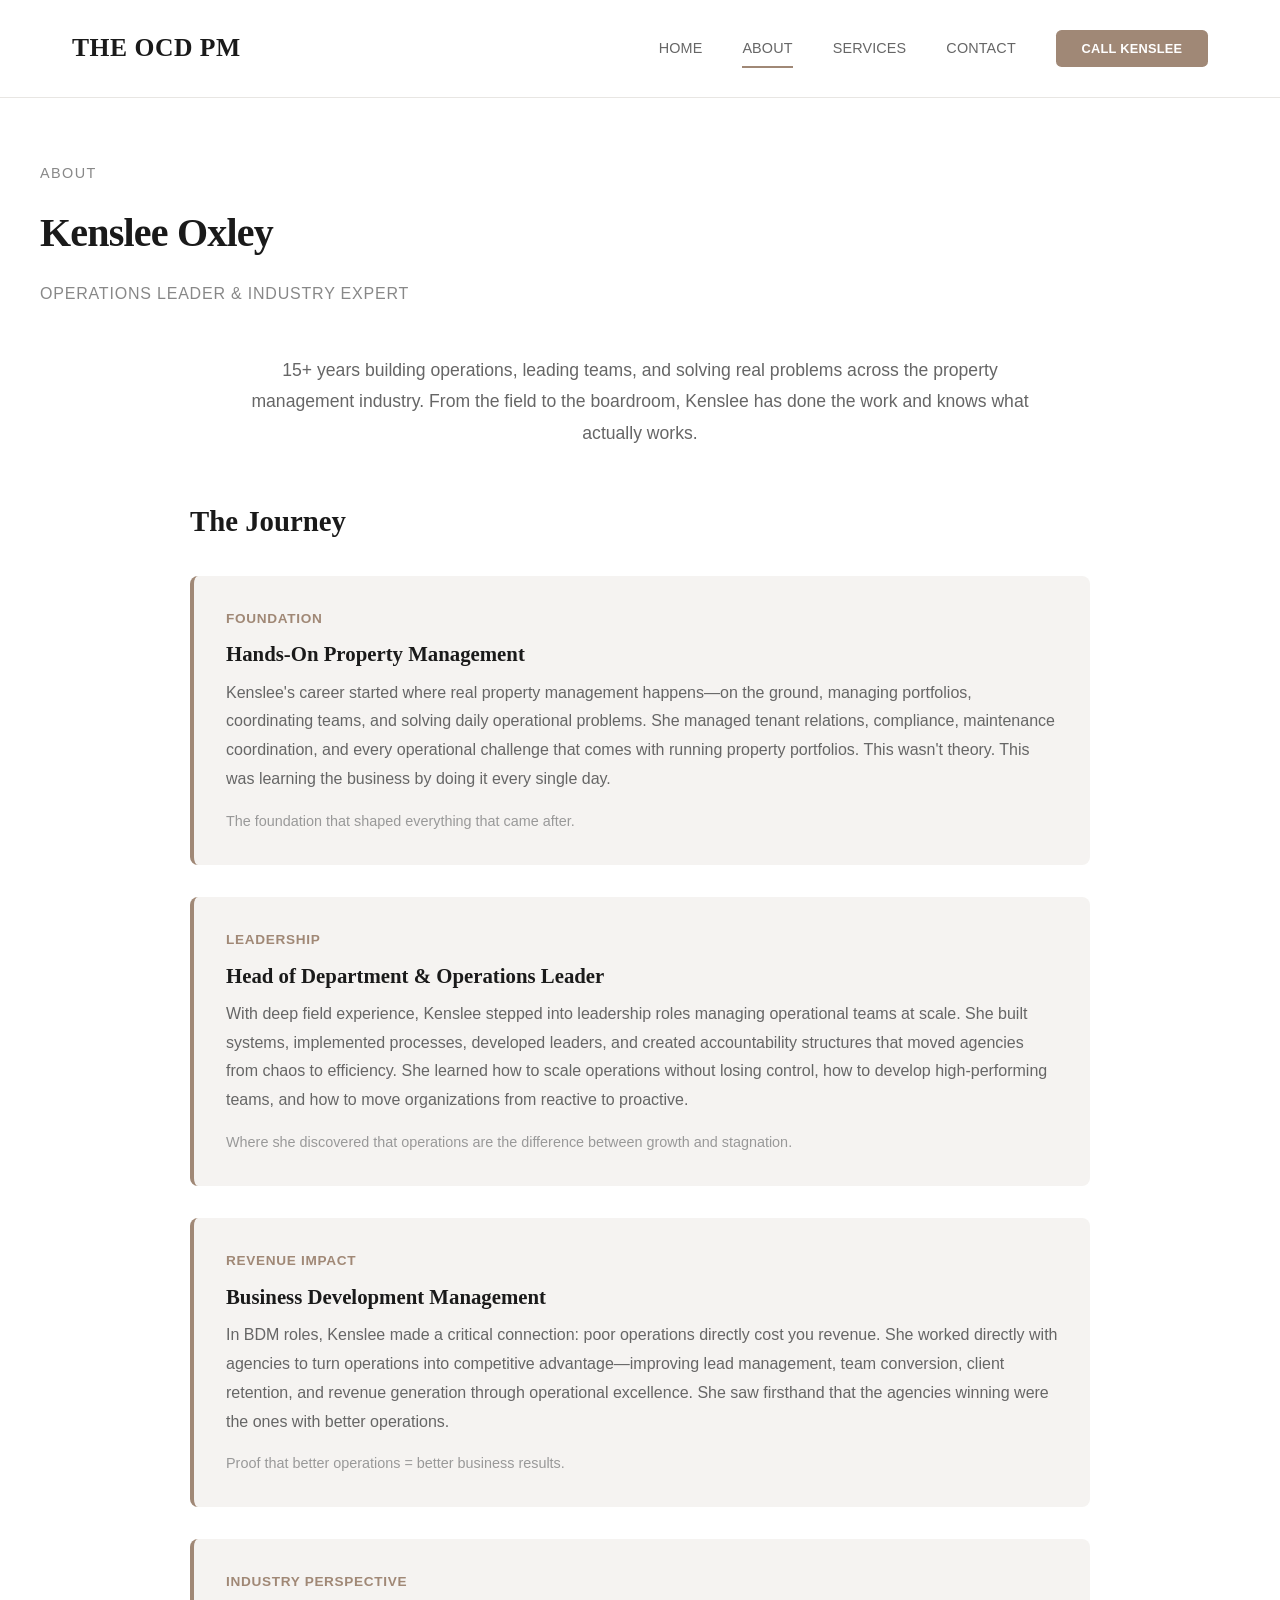
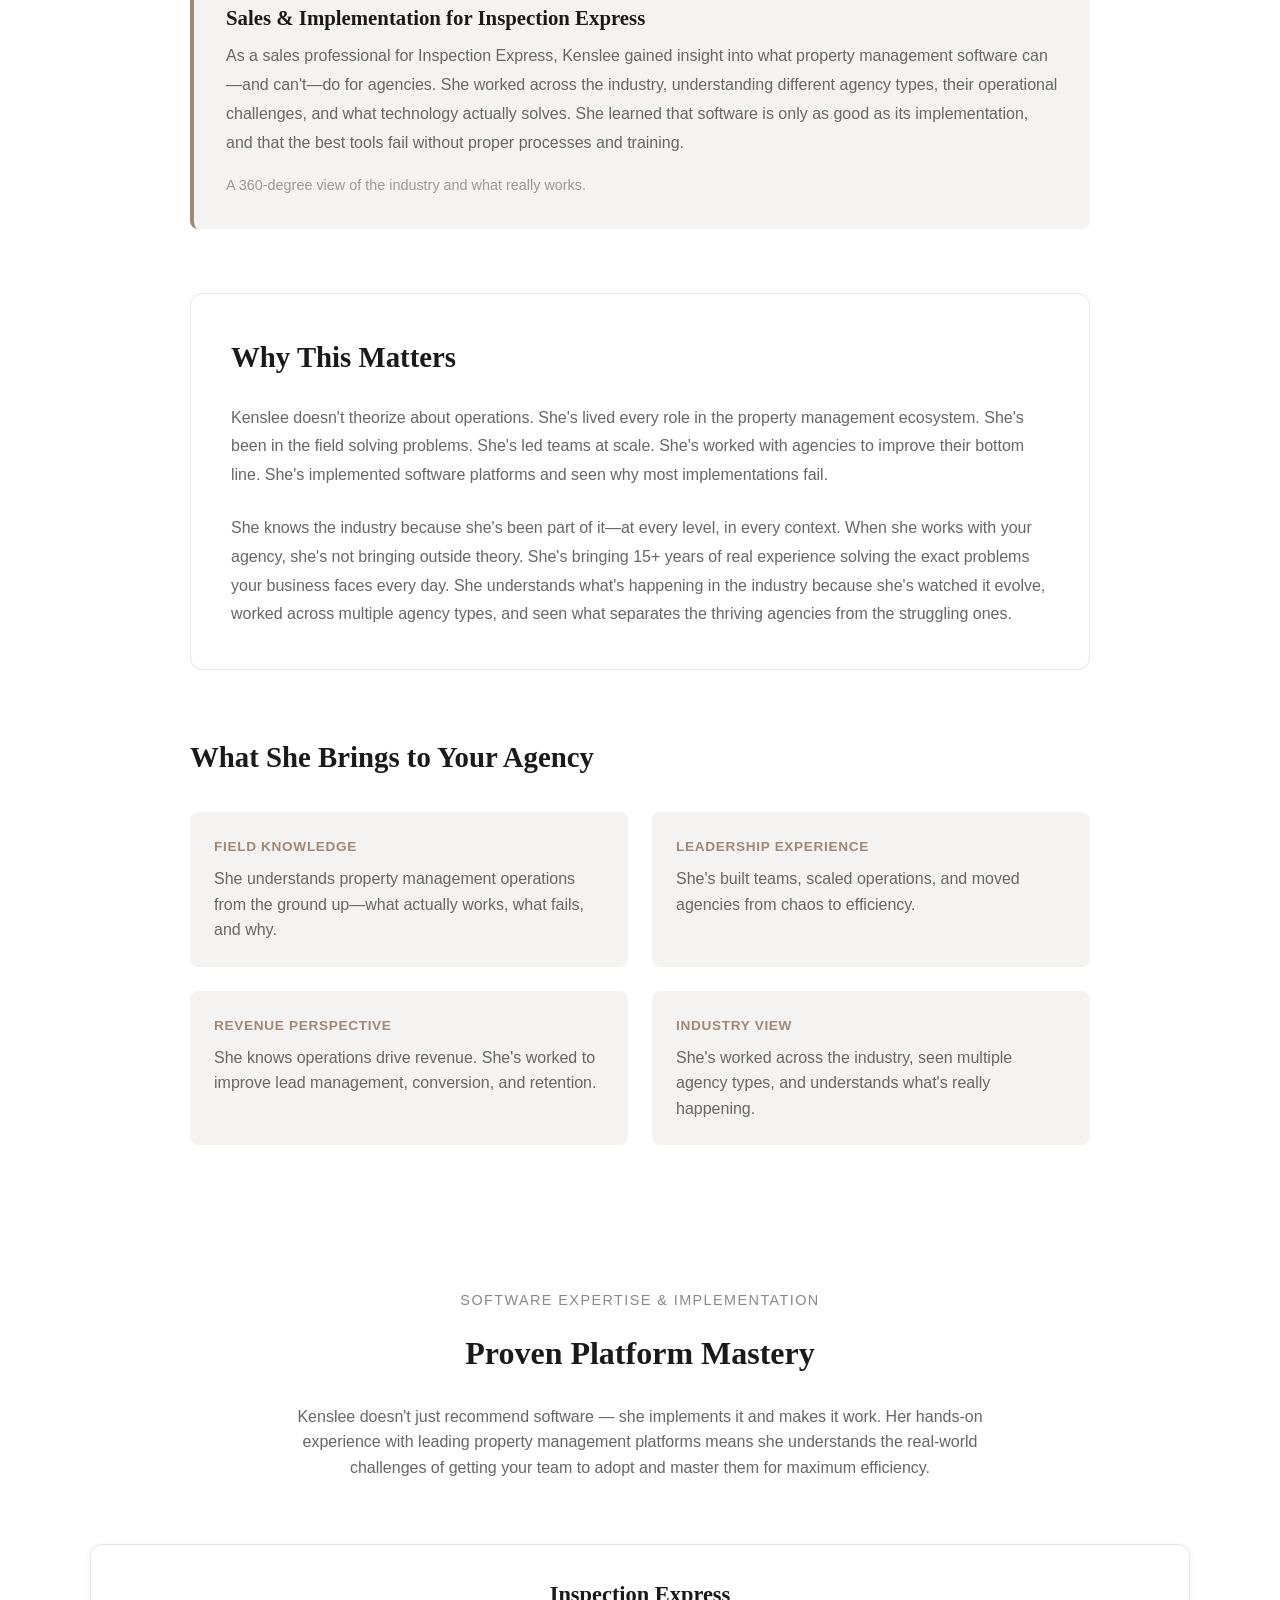
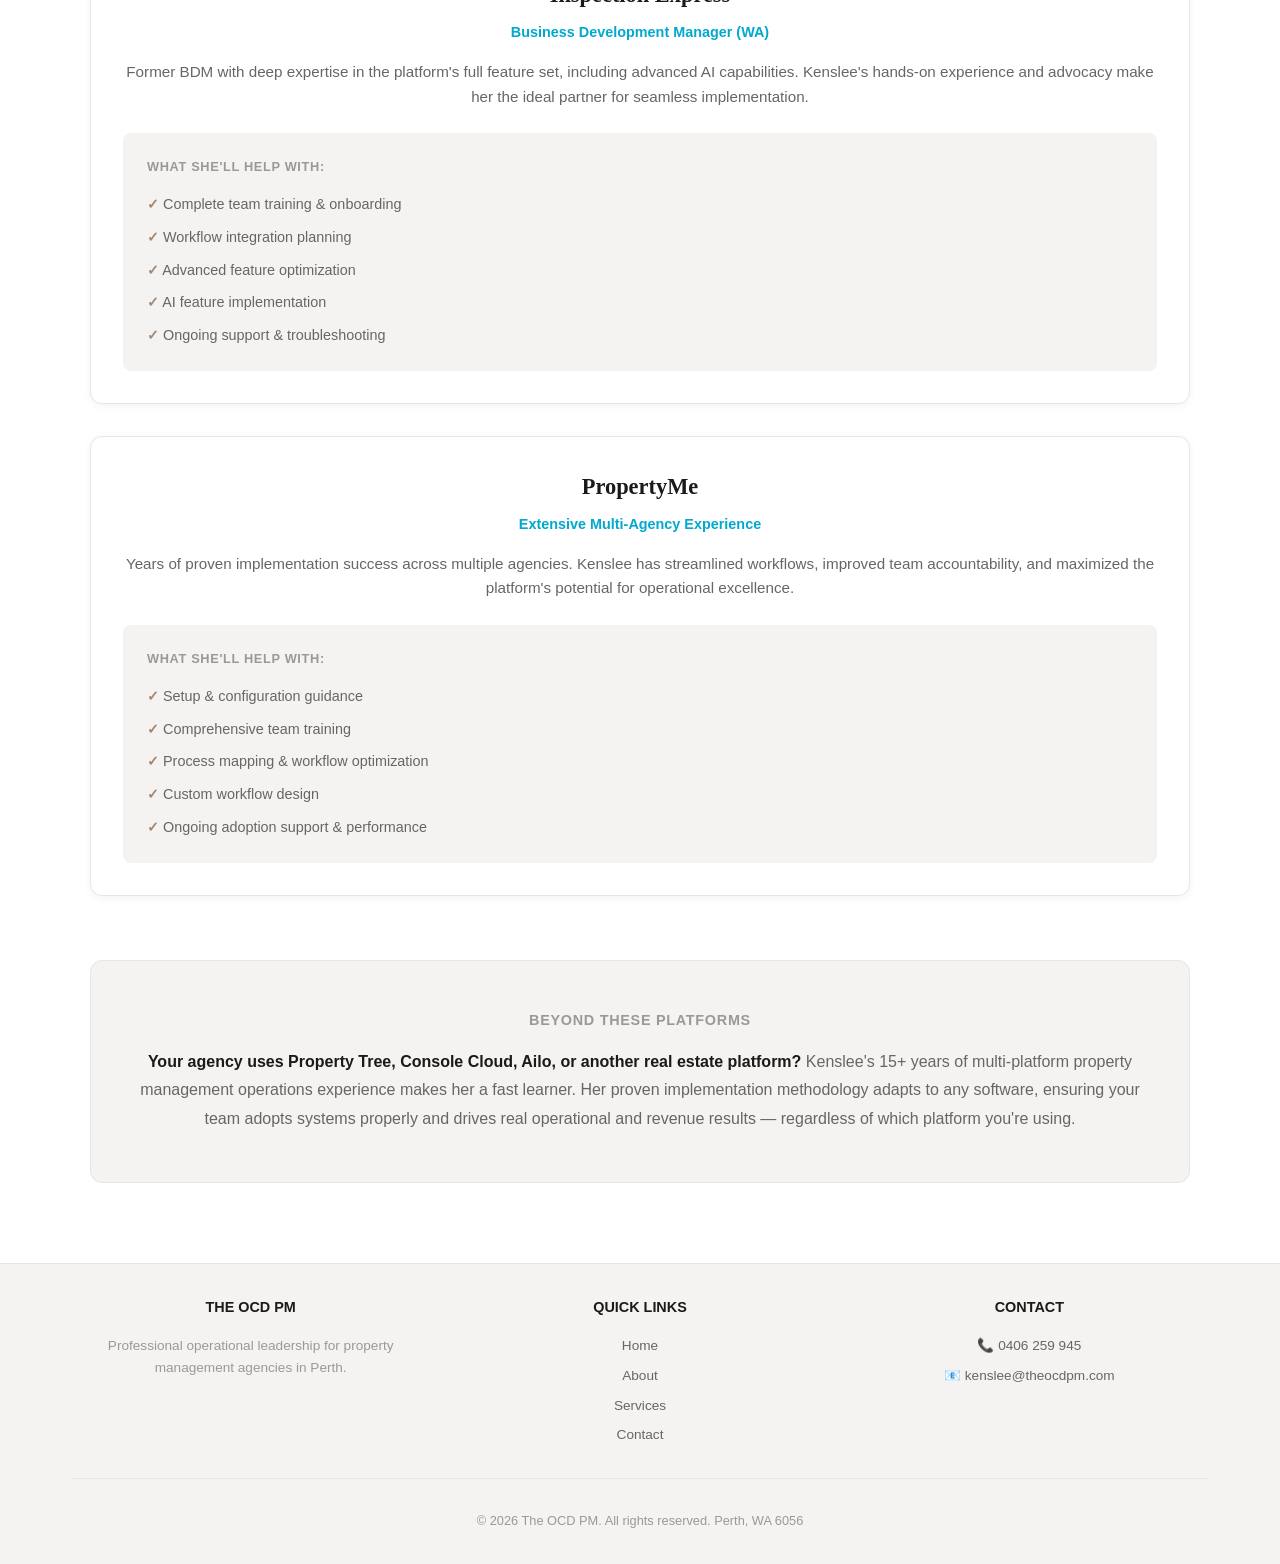
==== about.html @ 8ca0ff04 "Add mobile hamburger menu, meta descriptions, and enhanced footer with links" ====
<!DOCTYPE html>
<html lang="en">
<head>
  <meta charset="UTF-8">
  <meta name="viewport" content="width=device-width, initial-scale=1.0">
  <title>About Kenslee - The OCD PM | 15+ Years Industry Experience</title>
  <meta name="description" content="Kenslee Oxley brings 15+ years of hands-on property management experience across operations, business development, and software implementation. An industry expert ready to fix your operational challenges.">
  <link rel="stylesheet" href="css/style.css">
</head>
<body>
  <!-- Header -->
  <header>
    <div class="header-container">
      <a href="index.html" class="logo">
        THE OCD PM
      </a>
      <nav>
        <a href="index.html">HOME</a>
        <a href="about.html">ABOUT</a>
        <a href="services.html">SERVICES</a>
        <a href="contact.html">CONTACT</a>
        <button class="btn-book">CALL KENSLEE</button>
      </nav>
      <button class="hamburger">
        <span></span>
        <span></span>
        <span></span>
      </button>
    </div>
    <nav class="mobile-nav">
      <a href="index.html">HOME</a>
      <a href="about.html">ABOUT</a>
      <a href="services.html">SERVICES</a>
      <a href="contact.html">CONTACT</a>
      <button class="btn-book">CALL KENSLEE</button>
    </nav>
  </header>

  <!-- About Section -->
  <section class="about-section" id="about">
    <div class="about-container">
      <p class="section-label">ABOUT</p>
      <h2>Kenslee Oxley</h2>
      <p class="subtitle">Operations Leader & Industry Expert</p>
      <p style="font-size: 1.1rem; color: var(--color-secondary); text-align: center; margin-bottom: 3rem; max-width: 800px; margin-left: auto; margin-right: auto; line-height: 1.8;">15+ years building operations, leading teams, and solving real problems across the property management industry. From the field to the boardroom, Kenslee has done the work and knows what actually works.</p>

      <div style="max-width: 900px; margin: 0 auto;">
        <!-- Career Journey -->
        <div style="margin-bottom: 4rem;">
          <h3 style="font-family: var(--font-serif); font-size: 1.8rem; margin-bottom: 2rem; color: var(--color-primary); font-weight: 600;">The Journey</h3>

          <div style="display: grid; grid-template-columns: 1fr; gap: 2rem;">
            <!-- Stage 1 -->
            <div style="padding: 2rem; background-color: var(--color-bg-light); border-left: 4px solid var(--color-accent); border-radius: 0.5rem;">
              <p style="font-size: 0.85rem; text-transform: uppercase; letter-spacing: 0.05em; color: var(--color-accent); font-weight: 600; margin-bottom: 0.5rem;">Foundation</p>
              <h4 style="font-family: var(--font-serif); font-size: 1.3rem; margin-bottom: 0.5rem; color: var(--color-primary); font-weight: 600;">Hands-On Property Management</h4>
              <p style="color: var(--color-secondary); margin-bottom: 1rem; line-height: 1.8;">Kenslee's career started where real property management happens—on the ground, managing portfolios, coordinating teams, and solving daily operational problems. She managed tenant relations, compliance, maintenance coordination, and every operational challenge that comes with running property portfolios. This wasn't theory. This was learning the business by doing it every single day.</p>
              <p style="color: var(--color-tertiary); font-size: 0.9rem;">The foundation that shaped everything that came after.</p>
            </div>

            <!-- Stage 2 -->
            <div style="padding: 2rem; background-color: var(--color-bg-light); border-left: 4px solid var(--color-accent); border-radius: 0.5rem;">
              <p style="font-size: 0.85rem; text-transform: uppercase; letter-spacing: 0.05em; color: var(--color-accent); font-weight: 600; margin-bottom: 0.5rem;">Leadership</p>
              <h4 style="font-family: var(--font-serif); font-size: 1.3rem; margin-bottom: 0.5rem; color: var(--color-primary); font-weight: 600;">Head of Department & Operations Leader</h4>
              <p style="color: var(--color-secondary); margin-bottom: 1rem; line-height: 1.8;">With deep field experience, Kenslee stepped into leadership roles managing operational teams at scale. She built systems, implemented processes, developed leaders, and created accountability structures that moved agencies from chaos to efficiency. She learned how to scale operations without losing control, how to develop high-performing teams, and how to move organizations from reactive to proactive.</p>
              <p style="color: var(--color-tertiary); font-size: 0.9rem;">Where she discovered that operations are the difference between growth and stagnation.</p>
            </div>

            <!-- Stage 3 -->
            <div style="padding: 2rem; background-color: var(--color-bg-light); border-left: 4px solid var(--color-accent); border-radius: 0.5rem;">
              <p style="font-size: 0.85rem; text-transform: uppercase; letter-spacing: 0.05em; color: var(--color-accent); font-weight: 600; margin-bottom: 0.5rem;">Revenue Impact</p>
              <h4 style="font-family: var(--font-serif); font-size: 1.3rem; margin-bottom: 0.5rem; color: var(--color-primary); font-weight: 600;">Business Development Management</h4>
              <p style="color: var(--color-secondary); margin-bottom: 1rem; line-height: 1.8;">In BDM roles, Kenslee made a critical connection: poor operations directly cost you revenue. She worked directly with agencies to turn operations into competitive advantage—improving lead management, team conversion, client retention, and revenue generation through operational excellence. She saw firsthand that the agencies winning were the ones with better operations.</p>
              <p style="color: var(--color-tertiary); font-size: 0.9rem;">Proof that better operations = better business results.</p>
            </div>

            <!-- Stage 4 -->
            <div style="padding: 2rem; background-color: var(--color-bg-light); border-left: 4px solid var(--color-accent); border-radius: 0.5rem;">
              <p style="font-size: 0.85rem; text-transform: uppercase; letter-spacing: 0.05em; color: var(--color-accent); font-weight: 600; margin-bottom: 0.5rem;">Industry Perspective</p>
              <h4 style="font-family: var(--font-serif); font-size: 1.3rem; margin-bottom: 0.5rem; color: var(--color-primary); font-weight: 600;">Sales & Implementation for Inspection Express</h4>
              <p style="color: var(--color-secondary); margin-bottom: 1rem; line-height: 1.8;">As a sales professional for Inspection Express, Kenslee gained insight into what property management software can—and can't—do for agencies. She worked across the industry, understanding different agency types, their operational challenges, and what technology actually solves. She learned that software is only as good as its implementation, and that the best tools fail without proper processes and training.</p>
              <p style="color: var(--color-tertiary); font-size: 0.9rem;">A 360-degree view of the industry and what really works.</p>
            </div>
          </div>
        </div>

        <!-- Why This Matters -->
        <div style="background-color: var(--color-bg-white); padding: 2.5rem; border-radius: 0.75rem; border: 1px solid var(--color-border); margin-bottom: 4rem;">
          <h3 style="font-family: var(--font-serif); font-size: 1.8rem; margin-bottom: 1.5rem; color: var(--color-primary); font-weight: 600;">Why This Matters</h3>
          <p style="color: var(--color-secondary); margin-bottom: 1.5rem; line-height: 1.8; font-size: 1rem;">Kenslee doesn't theorize about operations. She's lived every role in the property management ecosystem. She's been in the field solving problems. She's led teams at scale. She's worked with agencies to improve their bottom line. She's implemented software platforms and seen why most implementations fail.</p>
          <p style="color: var(--color-secondary); line-height: 1.8; font-size: 1rem;">She knows the industry because she's been part of it—at every level, in every context. When she works with your agency, she's not bringing outside theory. She's bringing 15+ years of real experience solving the exact problems your business faces every day. She understands what's happening in the industry because she's watched it evolve, worked across multiple agency types, and seen what separates the thriving agencies from the struggling ones.</p>
        </div>

        <!-- What She Brings -->
        <div>
          <h3 style="font-family: var(--font-serif); font-size: 1.8rem; margin-bottom: 2rem; color: var(--color-primary); font-weight: 600;">What She Brings to Your Agency</h3>
          <div style="display: grid; grid-template-columns: 1fr 1fr; gap: 1.5rem;">
            <div style="padding: 1.5rem; background-color: var(--color-bg-light); border-radius: 0.5rem;">
              <p style="font-size: 0.85rem; text-transform: uppercase; letter-spacing: 0.05em; color: var(--color-accent); font-weight: 600; margin-bottom: 0.5rem;">Field Knowledge</p>
              <p style="color: var(--color-secondary); line-height: 1.6;">She understands property management operations from the ground up—what actually works, what fails, and why.</p>
            </div>
            <div style="padding: 1.5rem; background-color: var(--color-bg-light); border-radius: 0.5rem;">
              <p style="font-size: 0.85rem; text-transform: uppercase; letter-spacing: 0.05em; color: var(--color-accent); font-weight: 600; margin-bottom: 0.5rem;">Leadership Experience</p>
              <p style="color: var(--color-secondary); line-height: 1.6;">She's built teams, scaled operations, and moved agencies from chaos to efficiency.</p>
            </div>
            <div style="padding: 1.5rem; background-color: var(--color-bg-light); border-radius: 0.5rem;">
              <p style="font-size: 0.85rem; text-transform: uppercase; letter-spacing: 0.05em; color: var(--color-accent); font-weight: 600; margin-bottom: 0.5rem;">Revenue Perspective</p>
              <p style="color: var(--color-secondary); line-height: 1.6;">She knows operations drive revenue. She's worked to improve lead management, conversion, and retention.</p>
            </div>
            <div style="padding: 1.5rem; background-color: var(--color-bg-light); border-radius: 0.5rem;">
              <p style="font-size: 0.85rem; text-transform: uppercase; letter-spacing: 0.05em; color: var(--color-accent); font-weight: 600; margin-bottom: 0.5rem;">Industry View</p>
              <p style="color: var(--color-secondary); line-height: 1.6;">She's worked across the industry, seen multiple agency types, and understands what's really happening.</p>
            </div>
          </div>
        </div>
      </div>
    </div>
  </section>

  <!-- Software Expertise & Partnerships Section -->
  <section style="background-color: var(--color-bg-white); padding: 5rem 2rem;">
    <div style="max-width: 1200px; margin: 0 auto;">
      <div style="text-align: center; margin-bottom: 4rem;">
        <p class="section-label">SOFTWARE EXPERTISE & IMPLEMENTATION</p>
        <h2 style="font-family: var(--font-serif); font-size: 2rem; margin-bottom: 1.5rem; color: var(--color-primary); font-weight: 600;">Proven Platform Mastery</h2>
        <p style="max-width: 700px; margin: 0 auto; font-size: 1rem; color: var(--color-secondary);">Kenslee doesn't just recommend software — she implements it and makes it work. Her hands-on experience with leading property management platforms means she understands the real-world challenges of getting your team to adopt and master them for maximum efficiency.</p>
      </div>

      <!-- Featured Platforms -->
      <div style="display: grid; grid-template-columns: 1fr; gap: 2rem; max-width: 1100px; margin: 0 auto; margin-bottom: 4rem;">

        <!-- Inspection Express -->
        <div style="text-align: center; padding: 2rem; background-color: var(--color-bg-white); border-radius: 0.75rem; border: 1px solid var(--color-border); transition: all 0.3s; box-shadow: 0 2px 8px rgba(0,0,0,0.05);">
          <h3 style="font-family: var(--font-serif); font-size: 1.4rem; margin-bottom: 0.5rem; color: var(--color-primary); font-weight: 600;">Inspection Express</h3>
          <p style="font-size: 0.9rem; color: #00A9CE; font-weight: 600; margin-bottom: 1rem;">Business Development Manager (WA)</p>
          <p style="font-size: 0.95rem; color: var(--color-secondary); margin-bottom: 1.5rem; line-height: 1.6;">Former BDM with deep expertise in the platform's full feature set, including advanced AI capabilities. Kenslee's hands-on experience and advocacy make her the ideal partner for seamless implementation.</p>
          <div style="text-align: left; background-color: var(--color-bg-light); padding: 1.5rem; border-radius: 0.5rem; margin-top: 1.5rem;">
            <p style="font-size: 0.8rem; color: var(--color-tertiary); text-transform: uppercase; letter-spacing: 0.05em; margin-bottom: 1rem; font-weight: 600;">What She'll Help With:</p>
            <ul style="list-style: none; padding: 0; font-size: 0.9rem; color: var(--color-secondary);">
              <li style="margin-bottom: 0.6rem;"><span style="color: var(--color-accent); font-weight: 600;">✓</span> Complete team training & onboarding</li>
              <li style="margin-bottom: 0.6rem;"><span style="color: var(--color-accent); font-weight: 600;">✓</span> Workflow integration planning</li>
              <li style="margin-bottom: 0.6rem;"><span style="color: var(--color-accent); font-weight: 600;">✓</span> Advanced feature optimization</li>
              <li style="margin-bottom: 0.6rem;"><span style="color: var(--color-accent); font-weight: 600;">✓</span> AI feature implementation</li>
              <li><span style="color: var(--color-accent); font-weight: 600;">✓</span> Ongoing support & troubleshooting</li>
            </ul>
          </div>
        </div>

        <!-- PropertyMe -->
        <div style="text-align: center; padding: 2rem; background-color: var(--color-bg-white); border-radius: 0.75rem; border: 1px solid var(--color-border); transition: all 0.3s; box-shadow: 0 2px 8px rgba(0,0,0,0.05);">
          <h3 style="font-family: var(--font-serif); font-size: 1.4rem; margin-bottom: 0.5rem; color: var(--color-primary); font-weight: 600;">PropertyMe</h3>
          <p style="font-size: 0.9rem; color: #00A9CE; font-weight: 600; margin-bottom: 1rem;">Extensive Multi-Agency Experience</p>
          <p style="font-size: 0.95rem; color: var(--color-secondary); margin-bottom: 1.5rem; line-height: 1.6;">Years of proven implementation success across multiple agencies. Kenslee has streamlined workflows, improved team accountability, and maximized the platform's potential for operational excellence.</p>
          <div style="text-align: left; background-color: var(--color-bg-light); padding: 1.5rem; border-radius: 0.5rem; margin-top: 1.5rem;">
            <p style="font-size: 0.8rem; color: var(--color-tertiary); text-transform: uppercase; letter-spacing: 0.05em; margin-bottom: 1rem; font-weight: 600;">What She'll Help With:</p>
            <ul style="list-style: none; padding: 0; font-size: 0.9rem; color: var(--color-secondary);">
              <li style="margin-bottom: 0.6rem;"><span style="color: var(--color-accent); font-weight: 600;">✓</span> Setup & configuration guidance</li>
              <li style="margin-bottom: 0.6rem;"><span style="color: var(--color-accent); font-weight: 600;">✓</span> Comprehensive team training</li>
              <li style="margin-bottom: 0.6rem;"><span style="color: var(--color-accent); font-weight: 600;">✓</span> Process mapping & workflow optimization</li>
              <li style="margin-bottom: 0.6rem;"><span style="color: var(--color-accent); font-weight: 600;">✓</span> Custom workflow design</li>
              <li><span style="color: var(--color-accent); font-weight: 600;">✓</span> Ongoing adoption support & performance</li>
            </ul>
          </div>
        </div>

      </div>

      <!-- Fast Learner Section -->
      <div style="background-color: var(--color-bg-light); padding: 3rem 2rem; border-radius: 0.75rem; max-width: 1100px; margin: 0 auto; border: 1px solid var(--color-border);">
        <p style="font-size: 0.9rem; color: var(--color-tertiary); text-transform: uppercase; letter-spacing: 0.05em; text-align: center; margin-bottom: 1rem; font-weight: 600;">Beyond These Platforms</p>
        <p style="font-size: 1rem; color: var(--color-secondary); text-align: center; line-height: 1.8; margin: 0;"><strong style="color: var(--color-primary);">Your agency uses Property Tree, Console Cloud, Ailo, or another real estate platform?</strong> Kenslee's 15+ years of multi-platform property management operations experience makes her a fast learner. Her proven implementation methodology adapts to any software, ensuring your team adopts systems properly and drives real operational and revenue results — regardless of which platform you're using.</p>
      </div>
    </div>
  </section>

  <!-- Footer -->
  <footer>
    <div style="max-width: 1200px; margin: 0 auto; padding: 0 2rem;">
      <div style="display: grid; grid-template-columns: 1fr 1fr 1fr; gap: 2rem; margin-bottom: 2rem;">
        <div>
          <p style="font-weight: 600; margin-bottom: 1rem; color: var(--color-primary);">THE OCD PM</p>
          <p style="font-size: 0.85rem; line-height: 1.6;">Professional operational leadership for property management agencies in Perth.</p>
        </div>
        <div>
          <p style="font-weight: 600; margin-bottom: 1rem; color: var(--color-primary);">QUICK LINKS</p>
          <ul style="list-style: none; font-size: 0.85rem;">
            <li style="margin-bottom: 0.5rem;"><a href="index.html" style="color: var(--color-secondary); text-decoration: none;">Home</a></li>
            <li style="margin-bottom: 0.5rem;"><a href="about.html" style="color: var(--color-secondary); text-decoration: none;">About</a></li>
            <li style="margin-bottom: 0.5rem;"><a href="services.html" style="color: var(--color-secondary); text-decoration: none;">Services</a></li>
            <li><a href="contact.html" style="color: var(--color-secondary); text-decoration: none;">Contact</a></li>
          </ul>
        </div>
        <div>
          <p style="font-weight: 600; margin-bottom: 1rem; color: var(--color-primary);">CONTACT</p>
          <p style="font-size: 0.85rem; margin-bottom: 0.5rem;"><a href="tel:0406259945" style="color: var(--color-secondary); text-decoration: none;">📞 0406 259 945</a></p>
          <p style="font-size: 0.85rem;"><a href="mailto:kenslee@theocdpm.com" style="color: var(--color-secondary); text-decoration: none;">📧 kenslee@theocdpm.com</a></p>
        </div>
      </div>
      <div style="border-top: 1px solid var(--color-border); padding-top: 2rem; text-align: center;">
        <p style="font-size: 0.8rem; color: var(--color-tertiary);">&copy; 2026 The OCD PM. All rights reserved. Perth, WA 6056</p>
      </div>
    </div>
  </footer>

  <script src="js/script.js"></script>
</body>
</html>
---- css/style.css ----
* {
  margin: 0;
  padding: 0;
  box-sizing: border-box;
}

@import url('https://fonts.googleapis.com/css2?family=Crimson+Text:wght@400;600&family=Plus+Jakarta+Sans:wght@400;500;600;700&display=swap');

:root {
  --font-serif: 'Crimson Text', Georgia, serif;
  --font-sans: 'Plus Jakarta Sans', -apple-system, BlinkMacSystemFont, 'Segoe UI', sans-serif;
  --color-primary: #1a1a1a;
  --color-secondary: #666;
  --color-tertiary: #999;
  --color-accent: #a08876;
  --color-bg-light: #f5f3f1;
  --color-bg-white: #ffffff;
  --color-border: #e8e6e3;
}

/* Animations */
@keyframes fadeInUp {
  from {
    opacity: 0;
    transform: translateY(20px);
  }
  to {
    opacity: 1;
    transform: translateY(0);
  }
}

@keyframes fadeIn {
  from {
    opacity: 0;
  }
  to {
    opacity: 1;
  }
}

.fade-in-scroll {
  opacity: 0;
  animation: fadeInUp 0.8s ease-out forwards;
}

.fade-in-scroll.visible {
  animation: fadeInUp 0.8s ease-out forwards;
}

.stagger-item {
  opacity: 0;
  animation: fadeInUp 0.6s ease-out forwards;
}

.stagger-item.visible {
  animation: fadeInUp 0.6s ease-out forwards;
}

body {
  font-family: var(--font-sans);
  color: var(--color-primary);
  background-color: var(--color-bg-light);
  line-height: 1.6;
}

/* Header & Navigation */
header {
  background-color: var(--color-bg-white);
  padding: 1.75rem 0;
  border-bottom: 1px solid var(--color-border);
  position: sticky;
  top: 0;
  z-index: 100;
}

.header-container {
  max-width: 1200px;
  margin: 0 auto;
  padding: 0 2rem;
  display: flex;
  justify-content: space-between;
  align-items: center;
}

.logo {
  font-family: var(--font-serif);
  font-size: 1.6rem;
  font-weight: 700;
  letter-spacing: 0.02em;
  text-decoration: none;
  color: var(--color-primary);
  text-transform: none;
  display: flex;
  align-items: center;
  gap: 0.3rem;
}

.logo span {
  font-style: italic;
  font-weight: 400;
  margin-right: 0.5rem;
}

nav {
  display: flex;
  gap: 2.5rem;
  align-items: center;
}

nav a {
  text-decoration: none;
  color: var(--color-secondary);
  font-size: 0.9rem;
  font-weight: 500;
  letter-spacing: 0.01em;
  transition: color 0.3s;
  position: relative;
}

nav a:hover {
  color: var(--color-primary);
}

nav a.active::after {
  content: '';
  position: absolute;
  bottom: -8px;
  left: 0;
  right: 0;
  height: 2px;
  background-color: var(--color-accent);
}

.btn-book {
  background-color: var(--color-accent);
  color: var(--color-bg-white);
  padding: 0.7rem 1.6rem;
  border-radius: 0.35rem;
  text-decoration: none;
  font-weight: 600;
  font-size: 0.8rem;
  letter-spacing: 0.02em;
  transition: all 0.3s;
  border: none;
  cursor: pointer;
  white-space: nowrap;
}

.btn-book:hover {
  background-color: #8f7765;
  transform: translateY(-1px);
}

/* Hero Section */
.hero {
  padding: 4rem 2rem;
  text-align: center;
  background: linear-gradient(135deg, var(--color-bg-light) 0%, #faf8f6 100%);
}

@media (min-width: 768px) {
  .hero {
    padding: 6rem 2rem;
  }
}

.hero-container {
  max-width: 900px;
  margin: 0 auto;
}

.hero-subtitle {
  font-size: 0.9rem;
  letter-spacing: 0.1em;
  color: #888;
  margin-bottom: 1.5rem;
  text-transform: uppercase;
}

.hero h1 {
  font-family: var(--font-serif);
  font-size: 2.5rem;
  line-height: 1.3;
  margin-bottom: 2rem;
  color: var(--color-primary);
  font-weight: 600;
  letter-spacing: -0.02em;
}

@media (min-width: 768px) {
  .hero h1 {
    font-size: 3.5rem;
  }
}

.hero p {
  font-size: 1rem;
  color: var(--color-secondary);
  margin-bottom: 1.5rem;
  line-height: 1.8;
}

@media (min-width: 768px) {
  .hero p {
    font-size: 1.1rem;
    margin-bottom: 2.5rem;
  }
}

.hero-buttons {
  display: flex;
  gap: 1.5rem;
  justify-content: center;
  flex-wrap: wrap;
}

.btn-primary {
  background-color: var(--color-primary);
  color: var(--color-bg-white);
  padding: 1rem 2.2rem;
  border-radius: 0.35rem;
  text-decoration: none;
  font-weight: 600;
  font-size: 0.85rem;
  letter-spacing: 0.02em;
  transition: all 0.3s;
  border: 2px solid var(--color-primary);
  cursor: pointer;
  text-transform: none;
}

.btn-primary:hover {
  background-color: var(--color-bg-white);
  color: var(--color-primary);
  transform: translateY(-2px);
}

.btn-secondary {
  background-color: transparent;
  color: var(--color-primary);
  padding: 1rem 2.2rem;
  border: 2px solid var(--color-primary);
  text-decoration: none;
  font-weight: 600;
  font-size: 0.85rem;
  letter-spacing: 0.02em;
  cursor: pointer;
  display: inline-flex;
  align-items: center;
  gap: 0.5rem;
  transition: all 0.3s;
  text-transform: none;
  border-radius: 0.35rem;
}

.btn-secondary:hover {
  background-color: var(--color-primary);
  color: var(--color-bg-white);
  transform: translateY(-2px);
}

.btn-secondary::after {
  content: '';
}

/* About Section */
.about-section {
  padding: 4rem 2rem;
  background-color: var(--color-bg-white);
}

.about-container {
  max-width: 1200px;
  margin: 0 auto;
}

.section-label {
  font-size: 0.9rem;
  letter-spacing: 0.1em;
  color: #888;
  text-transform: uppercase;
  margin-bottom: 1rem;
}

.about-section h2 {
  font-family: var(--font-serif);
  font-size: 2rem;
  margin-bottom: 1rem;
  color: var(--color-primary);
  font-weight: 600;
  letter-spacing: -0.02em;
}

@media (min-width: 768px) {
  .about-section h2 {
    font-size: 2.5rem;
  }
}

.about-section .subtitle {
  font-size: 1rem;
  letter-spacing: 0.05em;
  color: #888;
  text-transform: uppercase;
  margin-bottom: 3rem;
}

.about-content {
  display: grid;
  grid-template-columns: 1fr 1fr;
  gap: 3rem;
  align-items: center;
}

.about-image {
  border-radius: 1.5rem;
  overflow: hidden;
  aspect-ratio: 3/4;
  background-color: #e8e8e8;
  display: flex;
  align-items: center;
  justify-content: center;
  color: #999;
}

.about-image img {
  width: 100%;
  height: 100%;
  object-fit: cover;
}

.about-text p {
  font-size: 1rem;
  line-height: 1.8;
  color: #555;
  margin-bottom: 1.5rem;
}

/* Services Section */
.services-section {
  padding: 4rem 2rem;
  background-color: var(--color-bg-light);
}

.services-container {
  max-width: 1200px;
  margin: 0 auto;
}

.services-header {
  text-align: center;
  margin-bottom: 3rem;
}

.services-header h2 {
  font-family: var(--font-serif);
  font-size: 2rem;
  margin-bottom: 1rem;
  color: var(--color-primary);
  font-weight: 600;
  letter-spacing: -0.02em;
}

@media (min-width: 768px) {
  .services-header h2 {
    font-size: 2.5rem;
  }
}

.services-header p {
  font-size: 1rem;
  color: #666;
}

.services-grid {
  display: grid;
  grid-template-columns: 1fr;
  gap: 2.5rem;
}

.service-card {
  background-color: var(--color-bg-white);
  padding: 2rem;
  border: 1px solid var(--color-border);
  border-radius: 0.75rem;
  display: grid;
  grid-template-columns: 1fr;
  gap: 1.5rem;
  align-items: start;
  transition: all 0.3s;
}

.service-card:hover {
  border-color: var(--color-accent);
  box-shadow: 0 4px 16px rgba(160, 136, 118, 0.1);
}

@media (min-width: 768px) {
  .service-card {
    grid-template-columns: 160px 1fr;
    gap: 3rem;
    padding: 2.5rem;
  }
}

.service-number {
  font-family: 'Playfair Display', serif;
  font-size: 0.9rem;
  color: #888;
  letter-spacing: 0.05em;
}

.service-title {
  font-family: var(--font-serif);
  font-size: 1.3rem;
  margin-bottom: 1rem;
  color: var(--color-primary);
  line-height: 1.3;
  font-weight: 600;
  letter-spacing: -0.01em;
}

@media (min-width: 768px) {
  .service-title {
    font-size: 1.5rem;
  }
}

.service-content p {
  font-size: 0.95rem;
  color: #666;
  margin-bottom: 1.5rem;
  line-height: 1.8;
}

.service-features {
  display: grid;
  grid-template-columns: 1fr 1fr;
  gap: 1rem;
}

.feature {
  display: flex;
  align-items: flex-start;
  gap: 0.5rem;
  font-size: 0.9rem;
  color: #666;
}

.feature::before {
  content: '✓';
  color: var(--color-accent);
  font-weight: bold;
  flex-shrink: 0;
}

/* Contact Section */
.contact-section {
  padding: 4rem 2rem;
  background-color: var(--color-bg-white);
}

.contact-container {
  max-width: 1200px;
  margin: 0 auto;
}

.contact-header {
  text-align: center;
  margin-bottom: 3rem;
}

.contact-header h2 {
  font-family: var(--font-serif);
  font-size: 2rem;
  margin-bottom: 1rem;
  color: var(--color-primary);
  font-weight: 600;
  letter-spacing: -0.02em;
}

@media (min-width: 768px) {
  .contact-header h2 {
    font-size: 2.5rem;
  }
}

.contact-header p {
  font-size: 1rem;
  color: #666;
}

.contact-content {
  display: grid;
  grid-template-columns: 1fr 2fr;
  gap: 4rem;
}

.contact-details {
  padding: 2rem 0;
}

.contact-info {
  margin-bottom: 2rem;
}

.contact-info h3 {
  font-size: 0.85rem;
  letter-spacing: 0.1em;
  color: #888;
  text-transform: uppercase;
  margin-bottom: 0.75rem;
}

.contact-info p {
  font-size: 0.95rem;
  color: #333;
  display: flex;
  align-items: center;
  gap: 0.75rem;
}

.contact-form {
  display: grid;
  grid-template-columns: 1fr 1fr;
  gap: 1.5rem;
}

.form-group {
  display: flex;
  flex-direction: column;
}

.form-group.full {
  grid-column: 1 / -1;
}

.form-group label {
  font-size: 0.85rem;
  letter-spacing: 0.1em;
  color: #888;
  text-transform: uppercase;
  margin-bottom: 0.75rem;
  font-weight: 500;
}

.form-group input,
.form-group textarea,
.form-group select {
  padding: 0.75rem 0;
  border: none;
  border-bottom: 1px solid #ddd;
  font-family: inherit;
  font-size: 0.95rem;
  color: #333;
  background-color: transparent;
  transition: border-color 0.3s;
  width: 100%;
}

.form-group input::placeholder,
.form-group textarea::placeholder {
  color: #bbb;
}

.form-group select {
  cursor: pointer;
  appearance: none;
  background-image: url("data:image/svg+xml;charset=UTF-8,%3csvg xmlns='http://www.w3.org/2000/svg' viewBox='0 0 24 24' fill='none' stroke='currentColor' stroke-width='2' stroke-linecap='round' stroke-linejoin='round'%3e%3cpolyline points='6 9 12 15 18 9'%3e%3c/polyline%3e%3c/svg%3e");
  background-repeat: no-repeat;
  background-position: right 0 center;
  background-size: 1.2em;
  padding-right: 1.5rem;
}

.form-group input:focus,
.form-group textarea:focus,
.form-group select:focus {
  outline: none;
  border-bottom-color: #000;
}

.form-group textarea {
  resize: vertical;
  min-height: 120px;
}

.form-submit {
  grid-column: 1 / -1;
  margin-top: 2rem;
}

.form-submit .btn-primary {
  width: 100%;
  max-width: 300px;
}

/* Footer */
footer {
  background-color: var(--color-bg-light);
  padding: 2rem;
  text-align: center;
  border-top: 1px solid var(--color-border);
}

footer p {
  font-size: 0.9rem;
  color: var(--color-tertiary);
}

/* Mobile Menu */
.hamburger {
  display: none;
  background: none;
  border: none;
  cursor: pointer;
  padding: 0.5rem;
  z-index: 101;
}

.hamburger span {
  display: block;
  width: 25px;
  height: 3px;
  background-color: var(--color-primary);
  margin: 5px 0;
  transition: all 0.3s ease;
  border-radius: 2px;
}

.hamburger.active span:nth-child(1) {
  transform: rotate(45deg) translate(10px, 10px);
}

.hamburger.active span:nth-child(2) {
  opacity: 0;
}

.hamburger.active span:nth-child(3) {
  transform: rotate(-45deg) translate(7px, -7px);
}

.mobile-nav {
  display: none;
  position: absolute;
  top: 70px;
  left: 0;
  right: 0;
  background-color: var(--color-bg-white);
  border-bottom: 1px solid var(--color-border);
  flex-direction: column;
  padding: 1rem 2rem;
  gap: 1rem;
  z-index: 99;
}

.mobile-nav.active {
  display: flex;
}

.mobile-nav a {
  text-decoration: none;
  color: var(--color-secondary);
  font-size: 0.95rem;
  font-weight: 500;
  padding: 0.75rem 0;
  border-bottom: 1px solid var(--color-border);
}

.mobile-nav a:last-child {
  border-bottom: none;
}

.mobile-nav a:hover {
  color: var(--color-primary);
}

.mobile-nav .btn-book {
  width: 100%;
  text-align: center;
  margin-top: 0.5rem;
  border: none;
}

/* Mobile Responsive */
@media (max-width: 768px) {
  .hamburger {
    display: flex;
    flex-direction: column;
  }

  nav {
    display: none;
  }

  .header-container {
    padding: 0 1.5rem;
  }

  .hero h1 {
    font-size: 2rem;
  }

  .hero p {
    font-size: 1rem;
  }

  .about-content {
    grid-template-columns: 1fr;
  }

  .service-card {
    grid-template-columns: 1fr;
    gap: 1.5rem;
  }

  .service-features {
    grid-template-columns: 1fr;
  }

  .contact-content {
    grid-template-columns: 1fr;
    gap: 2rem;
  }

  .contact-form {
    grid-template-columns: 1fr;
  }

  header nav {
    display: none;
  }
}

@media (max-width: 600px) {
  .hero h1 {
    font-size: 1.75rem;
  }

  .services-header h2,
  .contact-header h2 {
    font-size: 1.75rem;
  }

  .service-title {
    font-size: 1.25rem;
  }
}
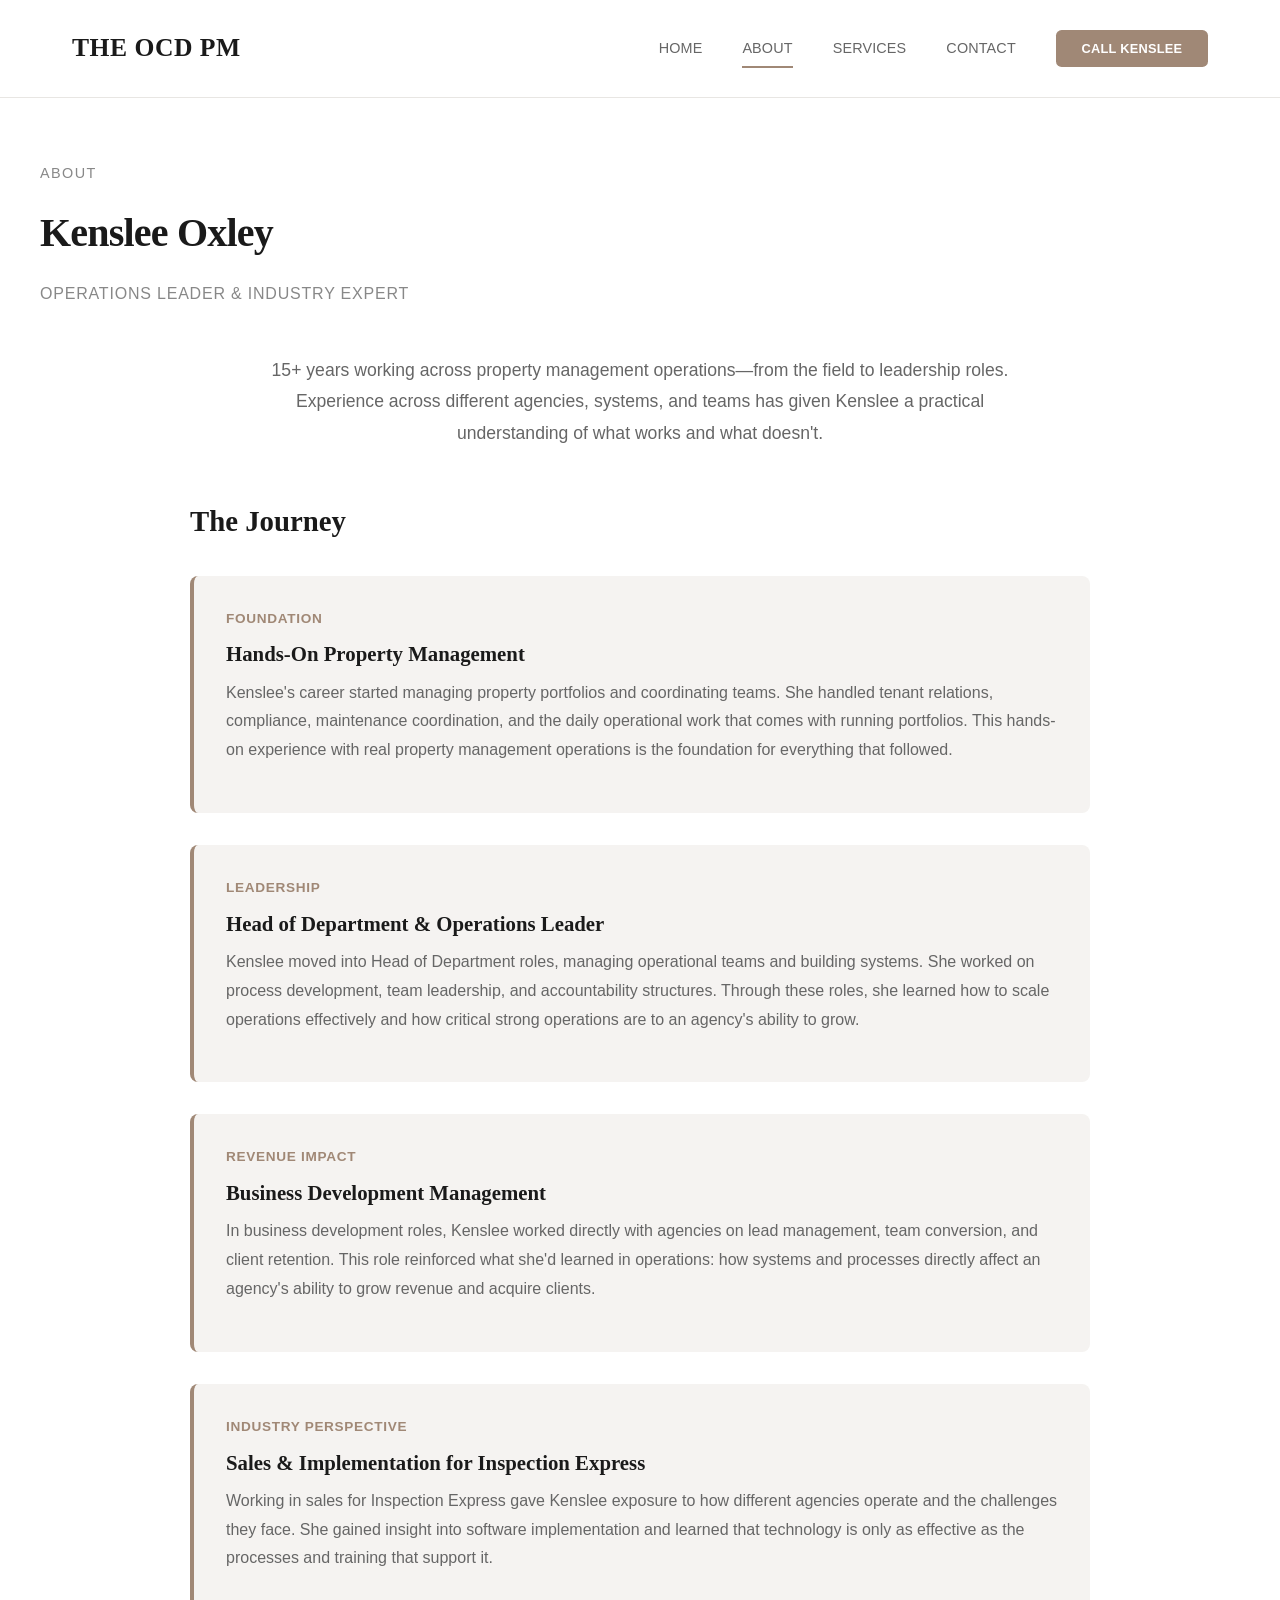
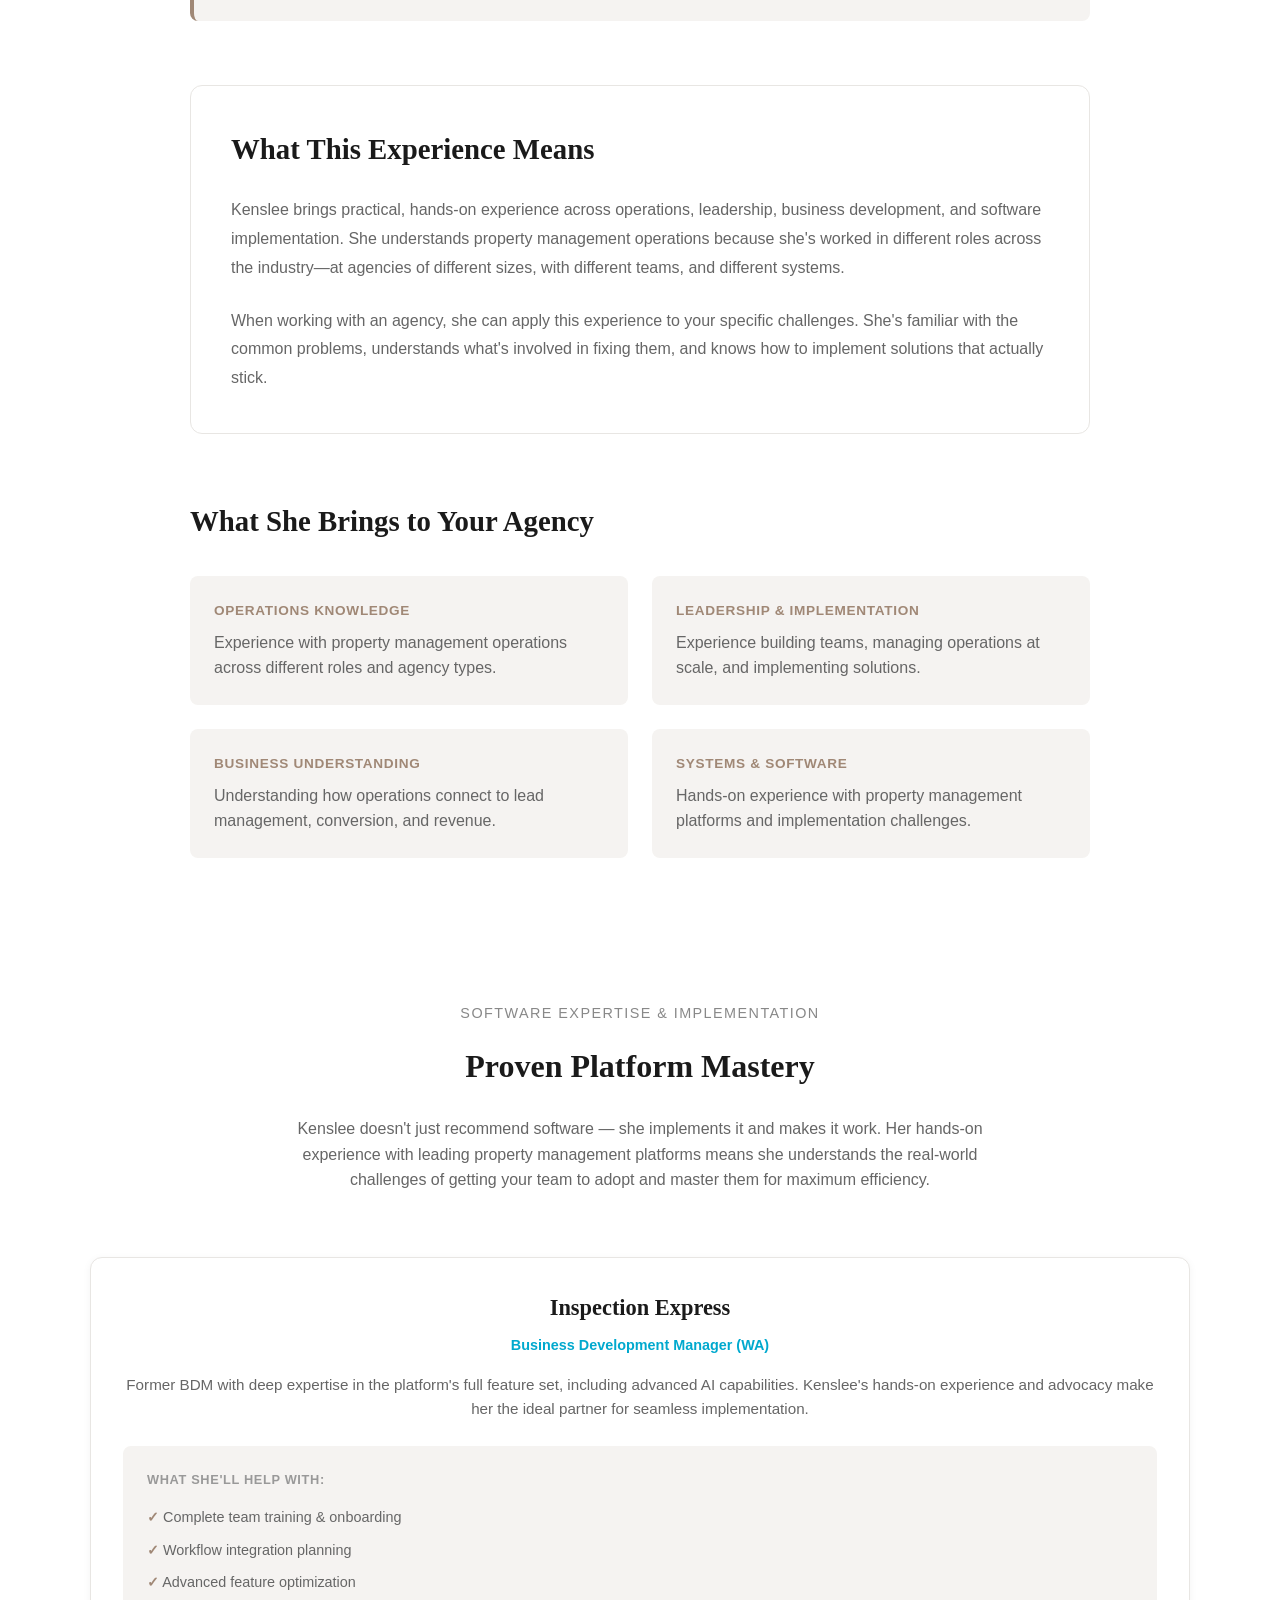
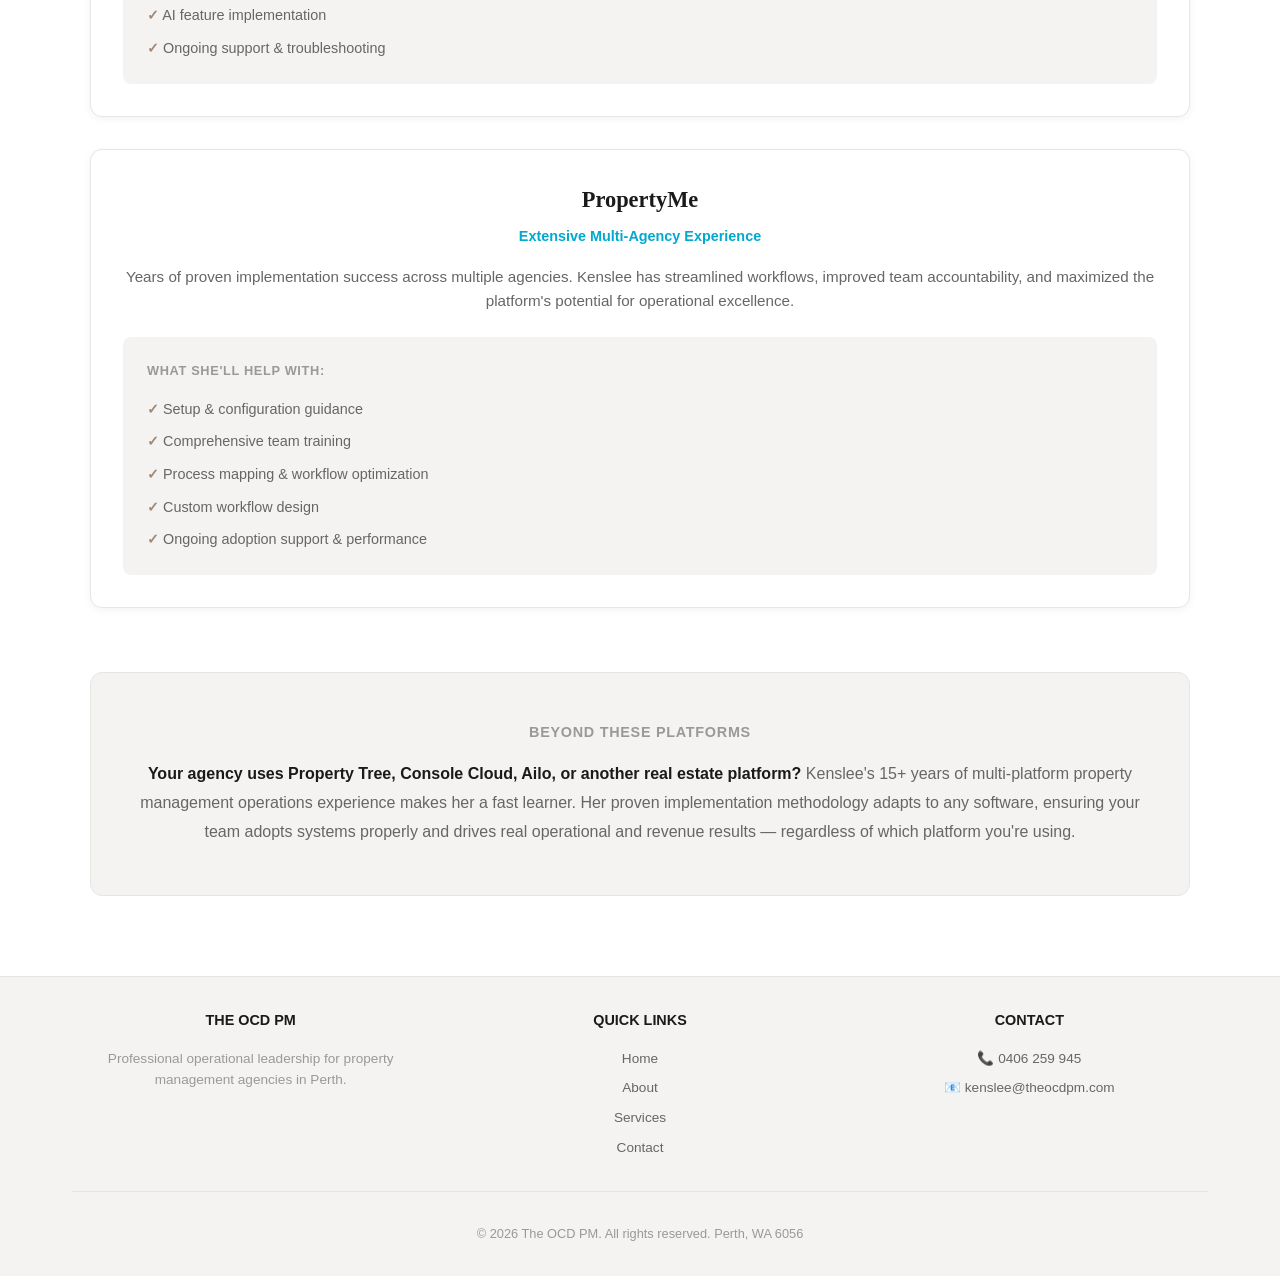
==== commit bdf3ce0c: "Tone down about page copy to be more grounded and less promotional - Simplified intro language from " ====
--- a/about.html
+++ b/about.html
@@ -42,7 +42,7 @@
       <p class="section-label">ABOUT</p>
       <h2>Kenslee Oxley</h2>
       <p class="subtitle">Operations Leader & Industry Expert</p>
-      <p style="font-size: 1.1rem; color: var(--color-secondary); text-align: center; margin-bottom: 3rem; max-width: 800px; margin-left: auto; margin-right: auto; line-height: 1.8;">15+ years building operations, leading teams, and solving real problems across the property management industry. From the field to the boardroom, Kenslee has done the work and knows what actually works.</p>
+      <p style="font-size: 1.1rem; color: var(--color-secondary); text-align: center; margin-bottom: 3rem; max-width: 800px; margin-left: auto; margin-right: auto; line-height: 1.8;">15+ years working across property management operations—from the field to leadership roles. Experience across different agencies, systems, and teams has given Kenslee a practical understanding of what works and what doesn't.</p>
 
       <div style="max-width: 900px; margin: 0 auto;">
         <!-- Career Journey -->
@@ -54,41 +54,37 @@
             <div style="padding: 2rem; background-color: var(--color-bg-light); border-left: 4px solid var(--color-accent); border-radius: 0.5rem;">
               <p style="font-size: 0.85rem; text-transform: uppercase; letter-spacing: 0.05em; color: var(--color-accent); font-weight: 600; margin-bottom: 0.5rem;">Foundation</p>
               <h4 style="font-family: var(--font-serif); font-size: 1.3rem; margin-bottom: 0.5rem; color: var(--color-primary); font-weight: 600;">Hands-On Property Management</h4>
-              <p style="color: var(--color-secondary); margin-bottom: 1rem; line-height: 1.8;">Kenslee's career started where real property management happens—on the ground, managing portfolios, coordinating teams, and solving daily operational problems. She managed tenant relations, compliance, maintenance coordination, and every operational challenge that comes with running property portfolios. This wasn't theory. This was learning the business by doing it every single day.</p>
-              <p style="color: var(--color-tertiary); font-size: 0.9rem;">The foundation that shaped everything that came after.</p>
+              <p style="color: var(--color-secondary); margin-bottom: 1rem; line-height: 1.8;">Kenslee's career started managing property portfolios and coordinating teams. She handled tenant relations, compliance, maintenance coordination, and the daily operational work that comes with running portfolios. This hands-on experience with real property management operations is the foundation for everything that followed.</p>
             </div>
 
             <!-- Stage 2 -->
             <div style="padding: 2rem; background-color: var(--color-bg-light); border-left: 4px solid var(--color-accent); border-radius: 0.5rem;">
               <p style="font-size: 0.85rem; text-transform: uppercase; letter-spacing: 0.05em; color: var(--color-accent); font-weight: 600; margin-bottom: 0.5rem;">Leadership</p>
               <h4 style="font-family: var(--font-serif); font-size: 1.3rem; margin-bottom: 0.5rem; color: var(--color-primary); font-weight: 600;">Head of Department & Operations Leader</h4>
-              <p style="color: var(--color-secondary); margin-bottom: 1rem; line-height: 1.8;">With deep field experience, Kenslee stepped into leadership roles managing operational teams at scale. She built systems, implemented processes, developed leaders, and created accountability structures that moved agencies from chaos to efficiency. She learned how to scale operations without losing control, how to develop high-performing teams, and how to move organizations from reactive to proactive.</p>
-              <p style="color: var(--color-tertiary); font-size: 0.9rem;">Where she discovered that operations are the difference between growth and stagnation.</p>
+              <p style="color: var(--color-secondary); margin-bottom: 1rem; line-height: 1.8;">Kenslee moved into Head of Department roles, managing operational teams and building systems. She worked on process development, team leadership, and accountability structures. Through these roles, she learned how to scale operations effectively and how critical strong operations are to an agency's ability to grow.</p>
             </div>
 
             <!-- Stage 3 -->
             <div style="padding: 2rem; background-color: var(--color-bg-light); border-left: 4px solid var(--color-accent); border-radius: 0.5rem;">
               <p style="font-size: 0.85rem; text-transform: uppercase; letter-spacing: 0.05em; color: var(--color-accent); font-weight: 600; margin-bottom: 0.5rem;">Revenue Impact</p>
               <h4 style="font-family: var(--font-serif); font-size: 1.3rem; margin-bottom: 0.5rem; color: var(--color-primary); font-weight: 600;">Business Development Management</h4>
-              <p style="color: var(--color-secondary); margin-bottom: 1rem; line-height: 1.8;">In BDM roles, Kenslee made a critical connection: poor operations directly cost you revenue. She worked directly with agencies to turn operations into competitive advantage—improving lead management, team conversion, client retention, and revenue generation through operational excellence. She saw firsthand that the agencies winning were the ones with better operations.</p>
-              <p style="color: var(--color-tertiary); font-size: 0.9rem;">Proof that better operations = better business results.</p>
+              <p style="color: var(--color-secondary); margin-bottom: 1rem; line-height: 1.8;">In business development roles, Kenslee worked directly with agencies on lead management, team conversion, and client retention. This role reinforced what she'd learned in operations: how systems and processes directly affect an agency's ability to grow revenue and acquire clients.</p>
             </div>
 
             <!-- Stage 4 -->
             <div style="padding: 2rem; background-color: var(--color-bg-light); border-left: 4px solid var(--color-accent); border-radius: 0.5rem;">
               <p style="font-size: 0.85rem; text-transform: uppercase; letter-spacing: 0.05em; color: var(--color-accent); font-weight: 600; margin-bottom: 0.5rem;">Industry Perspective</p>
               <h4 style="font-family: var(--font-serif); font-size: 1.3rem; margin-bottom: 0.5rem; color: var(--color-primary); font-weight: 600;">Sales & Implementation for Inspection Express</h4>
-              <p style="color: var(--color-secondary); margin-bottom: 1rem; line-height: 1.8;">As a sales professional for Inspection Express, Kenslee gained insight into what property management software can—and can't—do for agencies. She worked across the industry, understanding different agency types, their operational challenges, and what technology actually solves. She learned that software is only as good as its implementation, and that the best tools fail without proper processes and training.</p>
-              <p style="color: var(--color-tertiary); font-size: 0.9rem;">A 360-degree view of the industry and what really works.</p>
+              <p style="color: var(--color-secondary); margin-bottom: 1rem; line-height: 1.8;">Working in sales for Inspection Express gave Kenslee exposure to how different agencies operate and the challenges they face. She gained insight into software implementation and learned that technology is only as effective as the processes and training that support it.</p>
             </div>
           </div>
         </div>
 
         <!-- Why This Matters -->
         <div style="background-color: var(--color-bg-white); padding: 2.5rem; border-radius: 0.75rem; border: 1px solid var(--color-border); margin-bottom: 4rem;">
-          <h3 style="font-family: var(--font-serif); font-size: 1.8rem; margin-bottom: 1.5rem; color: var(--color-primary); font-weight: 600;">Why This Matters</h3>
-          <p style="color: var(--color-secondary); margin-bottom: 1.5rem; line-height: 1.8; font-size: 1rem;">Kenslee doesn't theorize about operations. She's lived every role in the property management ecosystem. She's been in the field solving problems. She's led teams at scale. She's worked with agencies to improve their bottom line. She's implemented software platforms and seen why most implementations fail.</p>
-          <p style="color: var(--color-secondary); line-height: 1.8; font-size: 1rem;">She knows the industry because she's been part of it—at every level, in every context. When she works with your agency, she's not bringing outside theory. She's bringing 15+ years of real experience solving the exact problems your business faces every day. She understands what's happening in the industry because she's watched it evolve, worked across multiple agency types, and seen what separates the thriving agencies from the struggling ones.</p>
+          <h3 style="font-family: var(--font-serif); font-size: 1.8rem; margin-bottom: 1.5rem; color: var(--color-primary); font-weight: 600;">What This Experience Means</h3>
+          <p style="color: var(--color-secondary); margin-bottom: 1.5rem; line-height: 1.8; font-size: 1rem;">Kenslee brings practical, hands-on experience across operations, leadership, business development, and software implementation. She understands property management operations because she's worked in different roles across the industry—at agencies of different sizes, with different teams, and different systems.</p>
+          <p style="color: var(--color-secondary); line-height: 1.8; font-size: 1rem;">When working with an agency, she can apply this experience to your specific challenges. She's familiar with the common problems, understands what's involved in fixing them, and knows how to implement solutions that actually stick.</p>
         </div>
 
         <!-- What She Brings -->
@@ -96,20 +92,20 @@
           <h3 style="font-family: var(--font-serif); font-size: 1.8rem; margin-bottom: 2rem; color: var(--color-primary); font-weight: 600;">What She Brings to Your Agency</h3>
           <div style="display: grid; grid-template-columns: 1fr 1fr; gap: 1.5rem;">
             <div style="padding: 1.5rem; background-color: var(--color-bg-light); border-radius: 0.5rem;">
-              <p style="font-size: 0.85rem; text-transform: uppercase; letter-spacing: 0.05em; color: var(--color-accent); font-weight: 600; margin-bottom: 0.5rem;">Field Knowledge</p>
-              <p style="color: var(--color-secondary); line-height: 1.6;">She understands property management operations from the ground up—what actually works, what fails, and why.</p>
-            </div>
-            <div style="padding: 1.5rem; background-color: var(--color-bg-light); border-radius: 0.5rem;">
-              <p style="font-size: 0.85rem; text-transform: uppercase; letter-spacing: 0.05em; color: var(--color-accent); font-weight: 600; margin-bottom: 0.5rem;">Leadership Experience</p>
-              <p style="color: var(--color-secondary); line-height: 1.6;">She's built teams, scaled operations, and moved agencies from chaos to efficiency.</p>
-            </div>
-            <div style="padding: 1.5rem; background-color: var(--color-bg-light); border-radius: 0.5rem;">
-              <p style="font-size: 0.85rem; text-transform: uppercase; letter-spacing: 0.05em; color: var(--color-accent); font-weight: 600; margin-bottom: 0.5rem;">Revenue Perspective</p>
-              <p style="color: var(--color-secondary); line-height: 1.6;">She knows operations drive revenue. She's worked to improve lead management, conversion, and retention.</p>
-            </div>
-            <div style="padding: 1.5rem; background-color: var(--color-bg-light); border-radius: 0.5rem;">
-              <p style="font-size: 0.85rem; text-transform: uppercase; letter-spacing: 0.05em; color: var(--color-accent); font-weight: 600; margin-bottom: 0.5rem;">Industry View</p>
-              <p style="color: var(--color-secondary); line-height: 1.6;">She's worked across the industry, seen multiple agency types, and understands what's really happening.</p>
+              <p style="font-size: 0.85rem; text-transform: uppercase; letter-spacing: 0.05em; color: var(--color-accent); font-weight: 600; margin-bottom: 0.5rem;">Operations Knowledge</p>
+              <p style="color: var(--color-secondary); line-height: 1.6;">Experience with property management operations across different roles and agency types.</p>
+            </div>
+            <div style="padding: 1.5rem; background-color: var(--color-bg-light); border-radius: 0.5rem;">
+              <p style="font-size: 0.85rem; text-transform: uppercase; letter-spacing: 0.05em; color: var(--color-accent); font-weight: 600; margin-bottom: 0.5rem;">Leadership & Implementation</p>
+              <p style="color: var(--color-secondary); line-height: 1.6;">Experience building teams, managing operations at scale, and implementing solutions.</p>
+            </div>
+            <div style="padding: 1.5rem; background-color: var(--color-bg-light); border-radius: 0.5rem;">
+              <p style="font-size: 0.85rem; text-transform: uppercase; letter-spacing: 0.05em; color: var(--color-accent); font-weight: 600; margin-bottom: 0.5rem;">Business Understanding</p>
+              <p style="color: var(--color-secondary); line-height: 1.6;">Understanding how operations connect to lead management, conversion, and revenue.</p>
+            </div>
+            <div style="padding: 1.5rem; background-color: var(--color-bg-light); border-radius: 0.5rem;">
+              <p style="font-size: 0.85rem; text-transform: uppercase; letter-spacing: 0.05em; color: var(--color-accent); font-weight: 600; margin-bottom: 0.5rem;">Systems & Software</p>
+              <p style="color: var(--color-secondary); line-height: 1.6;">Hands-on experience with property management platforms and implementation challenges.</p>
             </div>
           </div>
         </div>
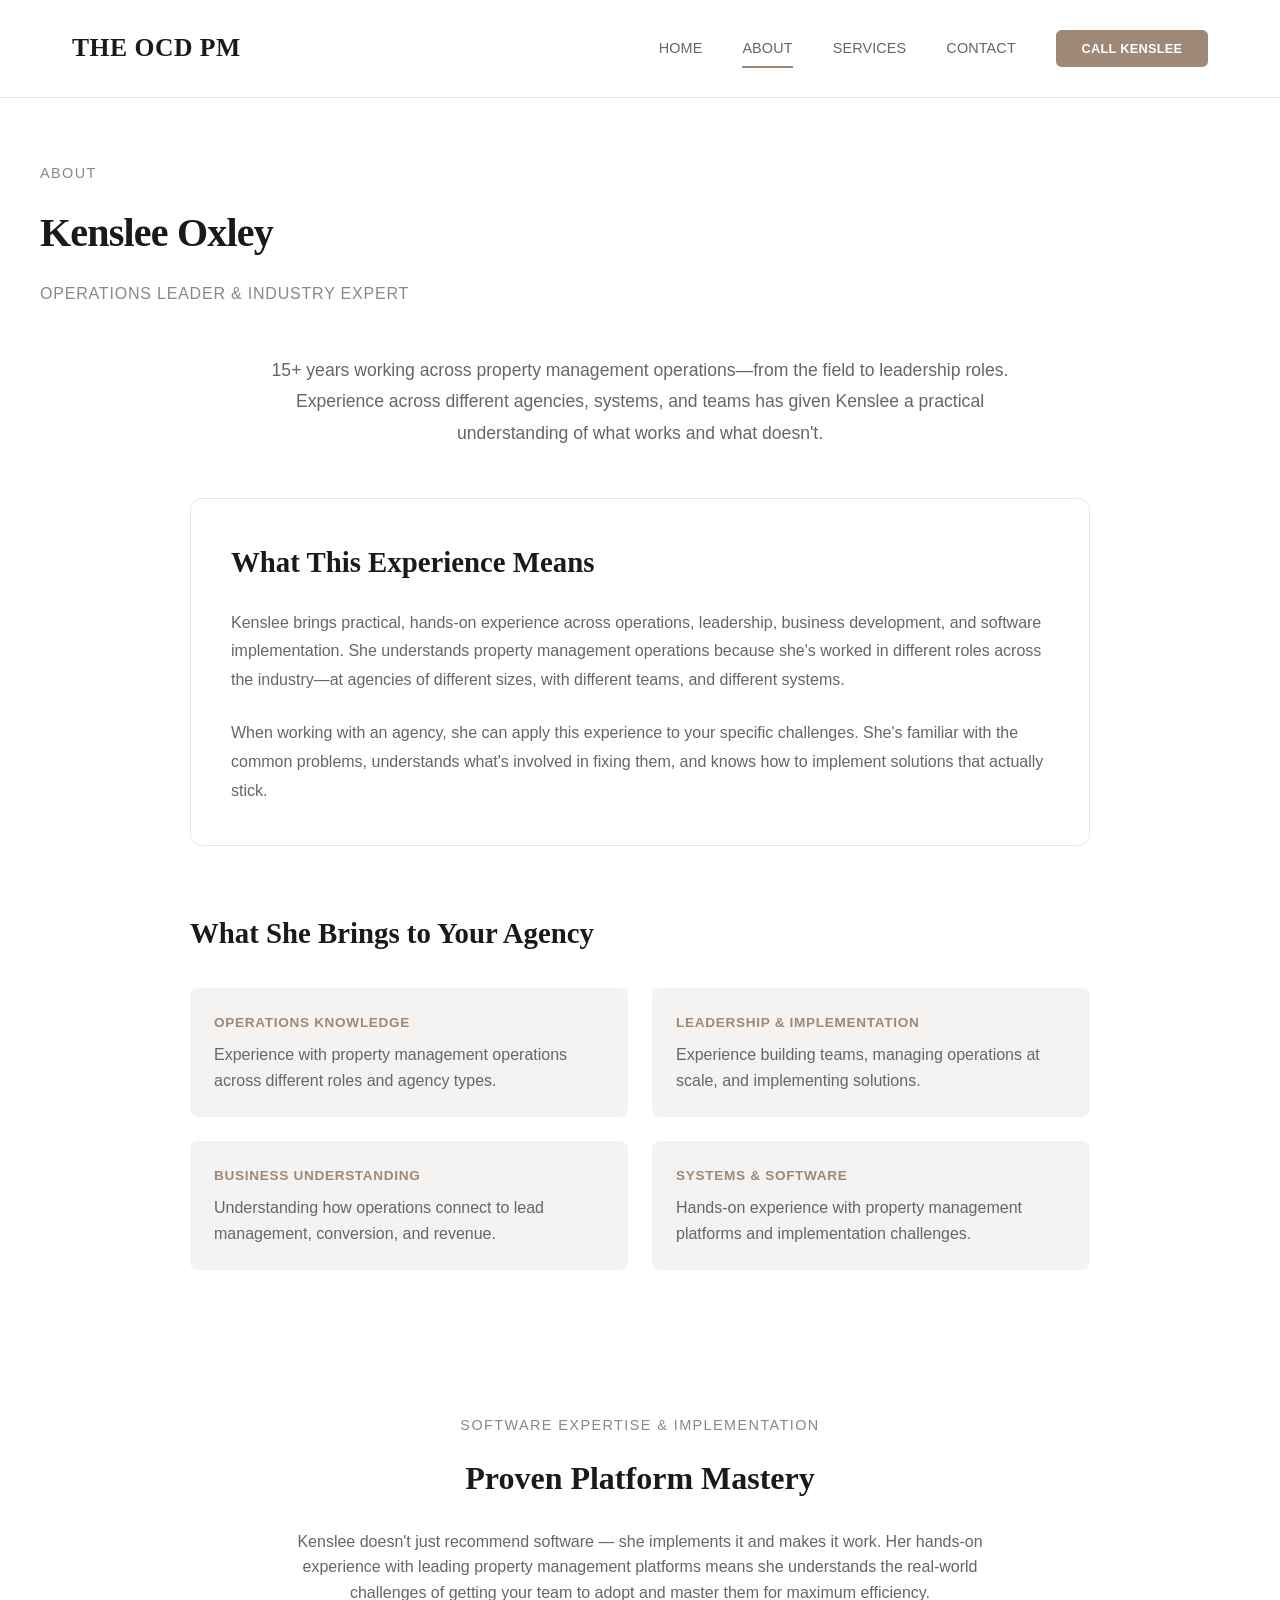
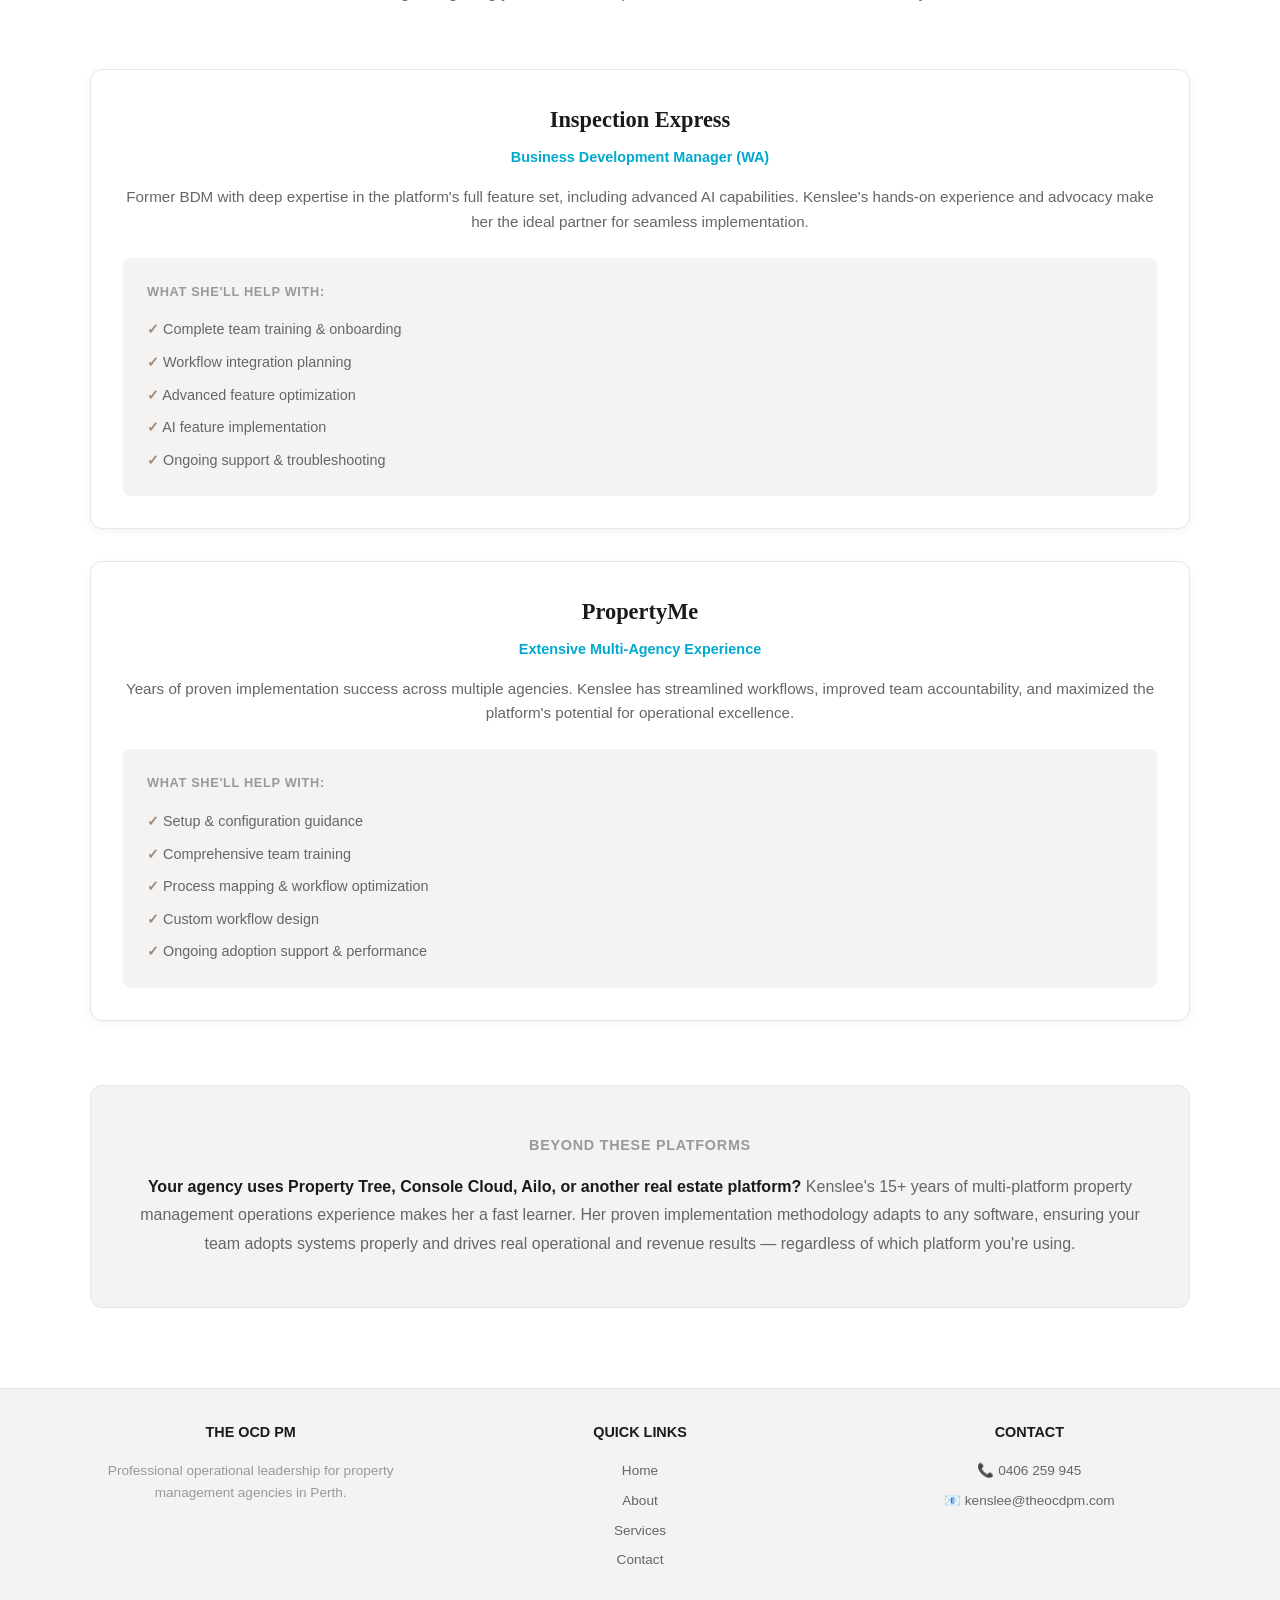
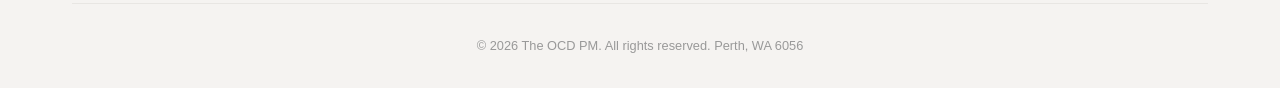
==== commit f77e082d: "Remove Career Journey section from about page Removed 'The Journey' section with all four career sta" ====
--- a/about.html
+++ b/about.html
@@ -45,42 +45,7 @@
       <p style="font-size: 1.1rem; color: var(--color-secondary); text-align: center; margin-bottom: 3rem; max-width: 800px; margin-left: auto; margin-right: auto; line-height: 1.8;">15+ years working across property management operations—from the field to leadership roles. Experience across different agencies, systems, and teams has given Kenslee a practical understanding of what works and what doesn't.</p>
 
       <div style="max-width: 900px; margin: 0 auto;">
-        <!-- Career Journey -->
-        <div style="margin-bottom: 4rem;">
-          <h3 style="font-family: var(--font-serif); font-size: 1.8rem; margin-bottom: 2rem; color: var(--color-primary); font-weight: 600;">The Journey</h3>
-
-          <div style="display: grid; grid-template-columns: 1fr; gap: 2rem;">
-            <!-- Stage 1 -->
-            <div style="padding: 2rem; background-color: var(--color-bg-light); border-left: 4px solid var(--color-accent); border-radius: 0.5rem;">
-              <p style="font-size: 0.85rem; text-transform: uppercase; letter-spacing: 0.05em; color: var(--color-accent); font-weight: 600; margin-bottom: 0.5rem;">Foundation</p>
-              <h4 style="font-family: var(--font-serif); font-size: 1.3rem; margin-bottom: 0.5rem; color: var(--color-primary); font-weight: 600;">Hands-On Property Management</h4>
-              <p style="color: var(--color-secondary); margin-bottom: 1rem; line-height: 1.8;">Kenslee's career started managing property portfolios and coordinating teams. She handled tenant relations, compliance, maintenance coordination, and the daily operational work that comes with running portfolios. This hands-on experience with real property management operations is the foundation for everything that followed.</p>
-            </div>
-
-            <!-- Stage 2 -->
-            <div style="padding: 2rem; background-color: var(--color-bg-light); border-left: 4px solid var(--color-accent); border-radius: 0.5rem;">
-              <p style="font-size: 0.85rem; text-transform: uppercase; letter-spacing: 0.05em; color: var(--color-accent); font-weight: 600; margin-bottom: 0.5rem;">Leadership</p>
-              <h4 style="font-family: var(--font-serif); font-size: 1.3rem; margin-bottom: 0.5rem; color: var(--color-primary); font-weight: 600;">Head of Department & Operations Leader</h4>
-              <p style="color: var(--color-secondary); margin-bottom: 1rem; line-height: 1.8;">Kenslee moved into Head of Department roles, managing operational teams and building systems. She worked on process development, team leadership, and accountability structures. Through these roles, she learned how to scale operations effectively and how critical strong operations are to an agency's ability to grow.</p>
-            </div>
-
-            <!-- Stage 3 -->
-            <div style="padding: 2rem; background-color: var(--color-bg-light); border-left: 4px solid var(--color-accent); border-radius: 0.5rem;">
-              <p style="font-size: 0.85rem; text-transform: uppercase; letter-spacing: 0.05em; color: var(--color-accent); font-weight: 600; margin-bottom: 0.5rem;">Revenue Impact</p>
-              <h4 style="font-family: var(--font-serif); font-size: 1.3rem; margin-bottom: 0.5rem; color: var(--color-primary); font-weight: 600;">Business Development Management</h4>
-              <p style="color: var(--color-secondary); margin-bottom: 1rem; line-height: 1.8;">In business development roles, Kenslee worked directly with agencies on lead management, team conversion, and client retention. This role reinforced what she'd learned in operations: how systems and processes directly affect an agency's ability to grow revenue and acquire clients.</p>
-            </div>
-
-            <!-- Stage 4 -->
-            <div style="padding: 2rem; background-color: var(--color-bg-light); border-left: 4px solid var(--color-accent); border-radius: 0.5rem;">
-              <p style="font-size: 0.85rem; text-transform: uppercase; letter-spacing: 0.05em; color: var(--color-accent); font-weight: 600; margin-bottom: 0.5rem;">Industry Perspective</p>
-              <h4 style="font-family: var(--font-serif); font-size: 1.3rem; margin-bottom: 0.5rem; color: var(--color-primary); font-weight: 600;">Sales & Implementation for Inspection Express</h4>
-              <p style="color: var(--color-secondary); margin-bottom: 1rem; line-height: 1.8;">Working in sales for Inspection Express gave Kenslee exposure to how different agencies operate and the challenges they face. She gained insight into software implementation and learned that technology is only as effective as the processes and training that support it.</p>
-            </div>
-          </div>
-        </div>
-
-        <!-- Why This Matters -->
+        <!-- What This Experience Means -->
         <div style="background-color: var(--color-bg-white); padding: 2.5rem; border-radius: 0.75rem; border: 1px solid var(--color-border); margin-bottom: 4rem;">
           <h3 style="font-family: var(--font-serif); font-size: 1.8rem; margin-bottom: 1.5rem; color: var(--color-primary); font-weight: 600;">What This Experience Means</h3>
           <p style="color: var(--color-secondary); margin-bottom: 1.5rem; line-height: 1.8; font-size: 1rem;">Kenslee brings practical, hands-on experience across operations, leadership, business development, and software implementation. She understands property management operations because she's worked in different roles across the industry—at agencies of different sizes, with different teams, and different systems.</p>
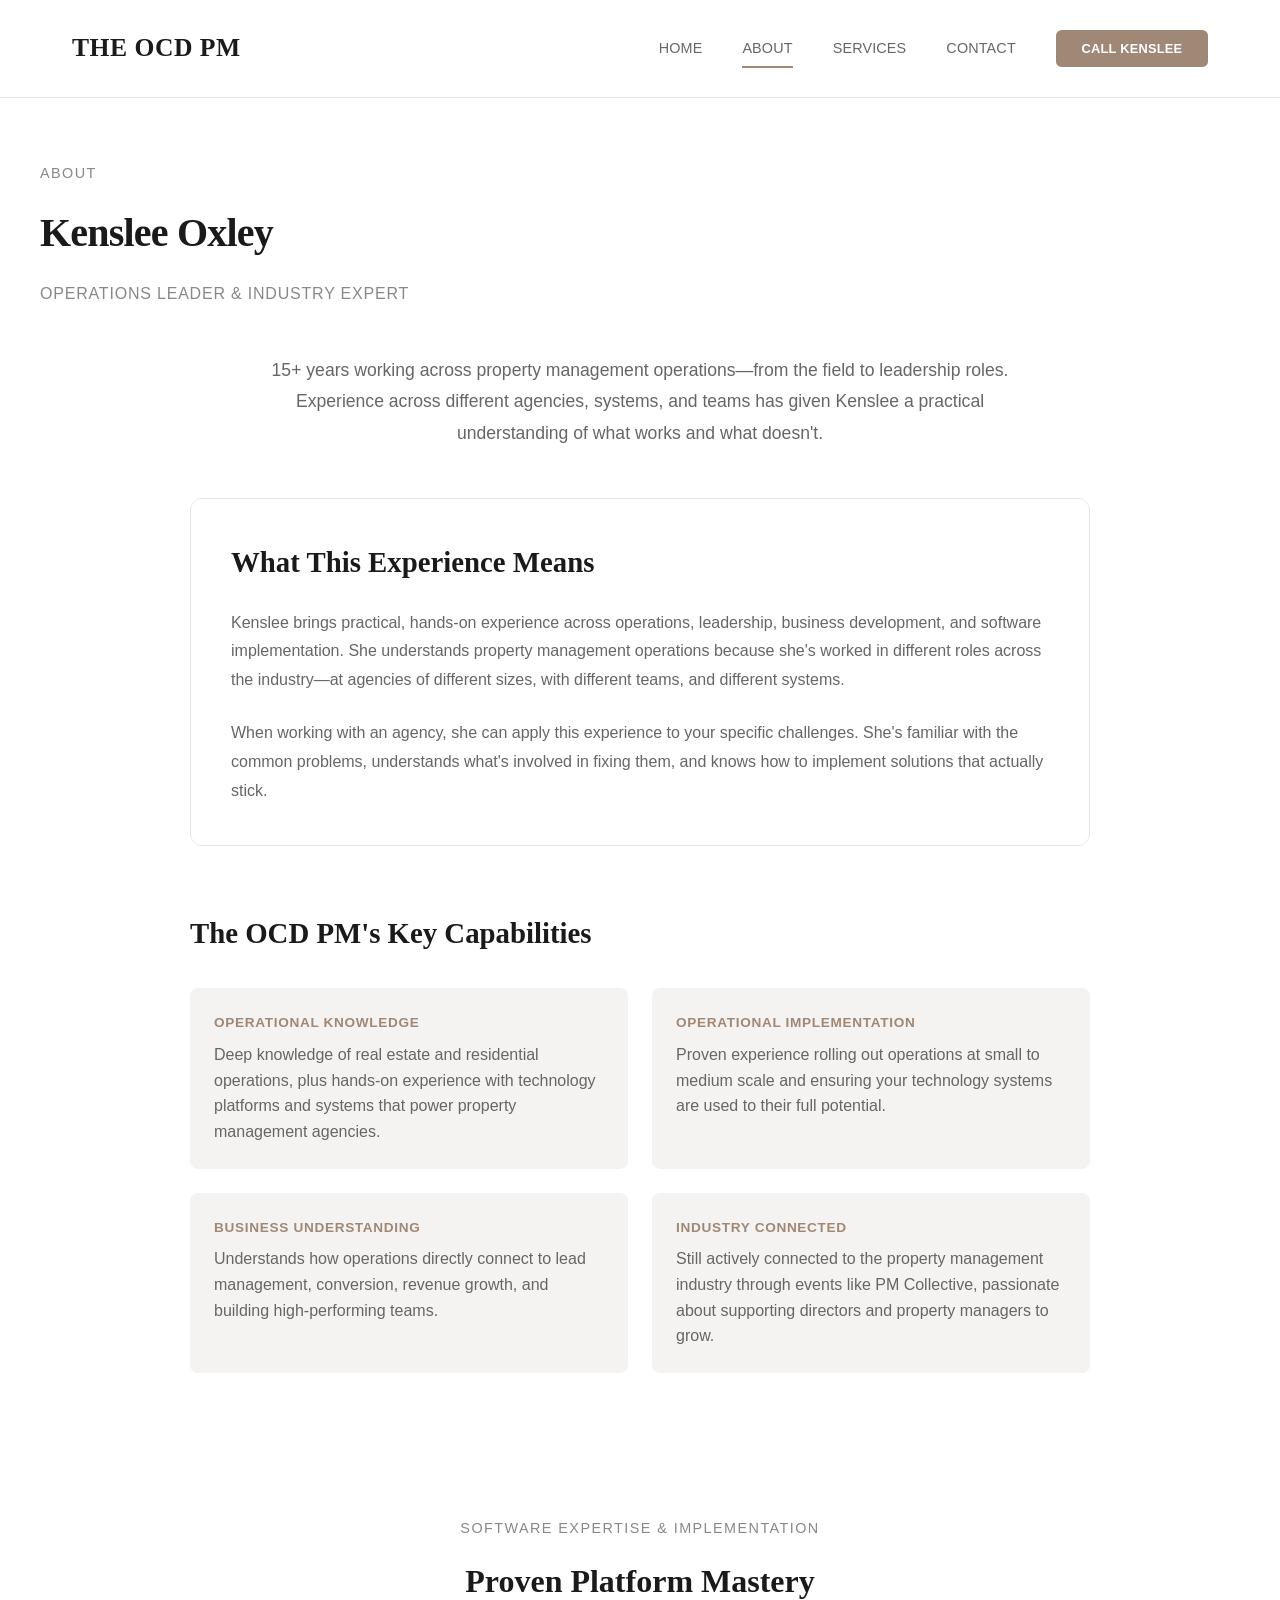
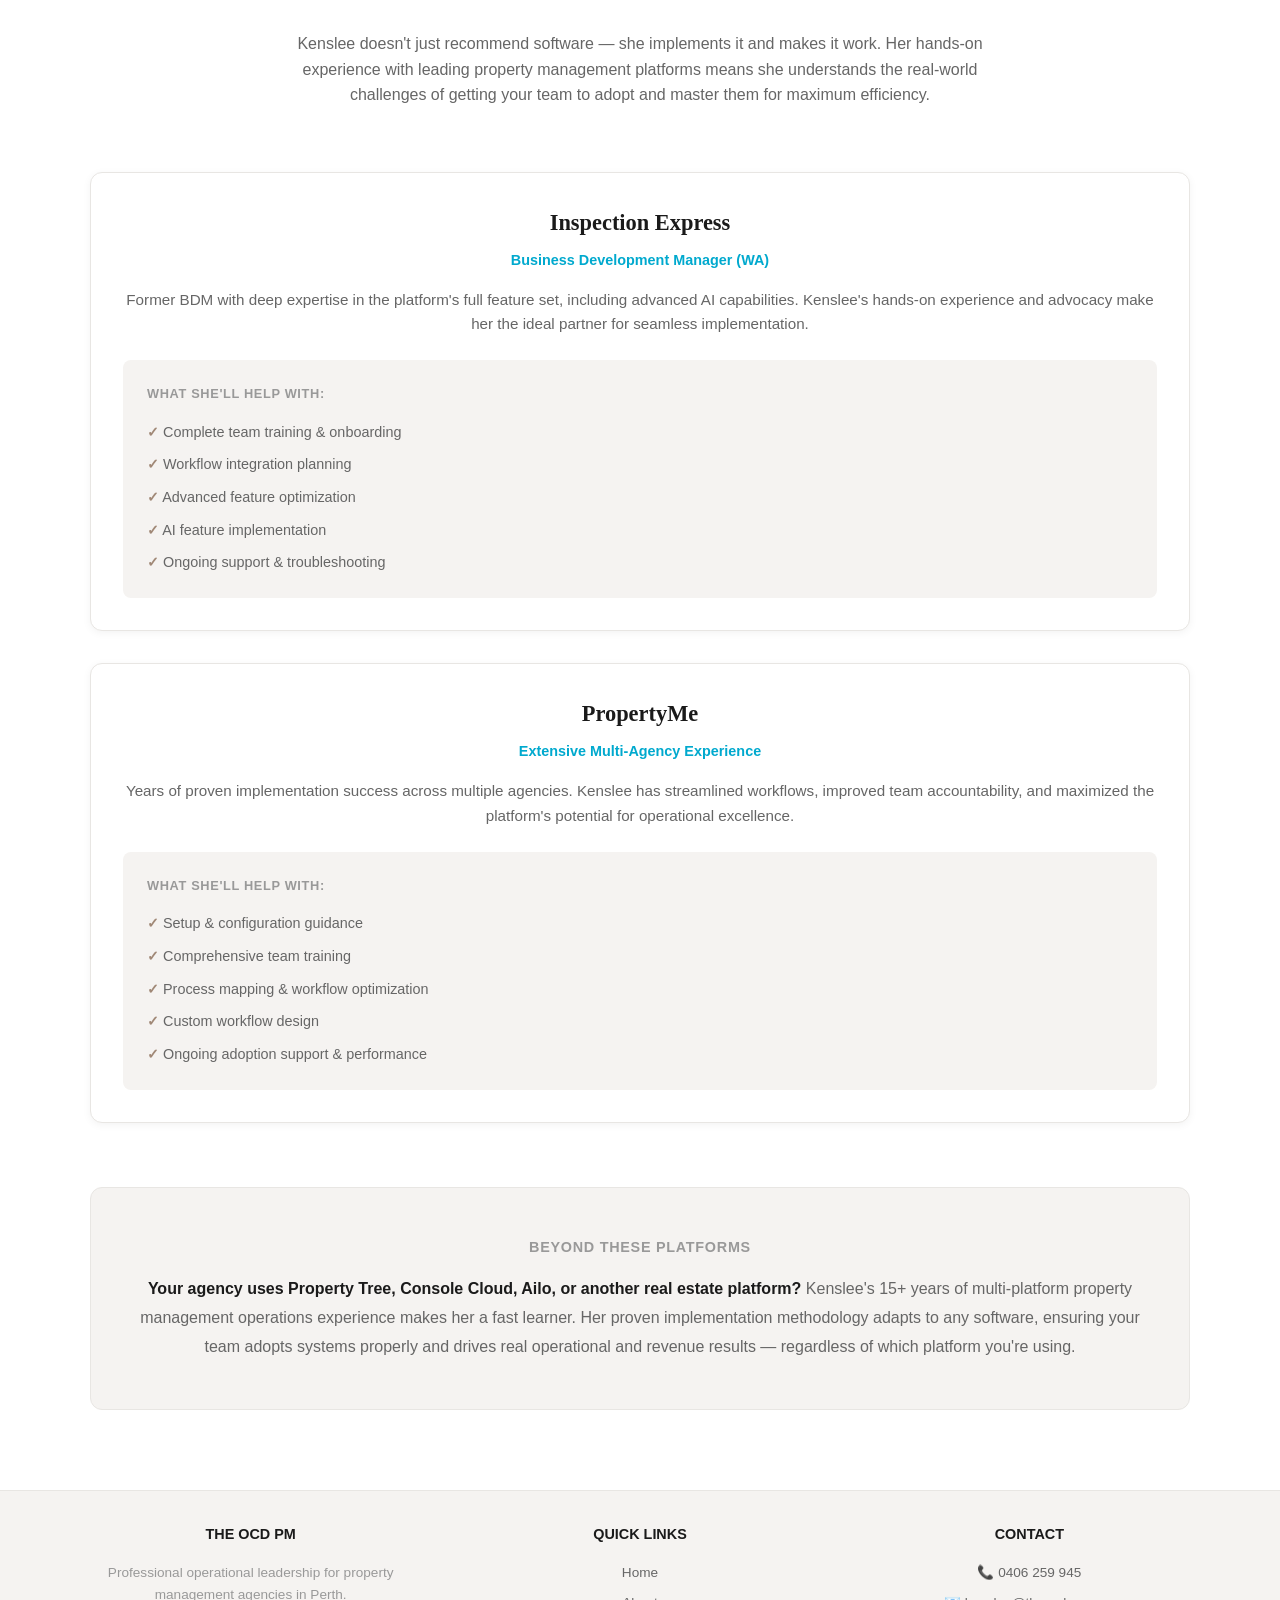
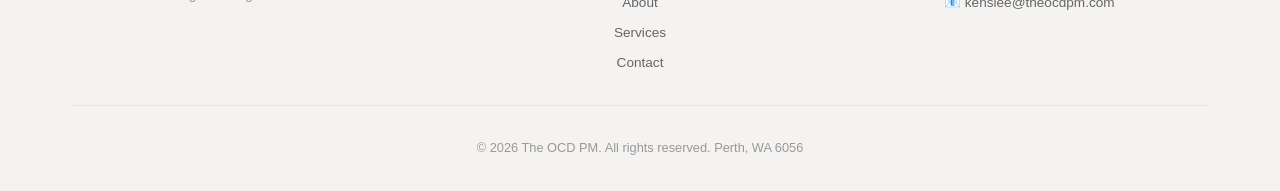
==== commit f10f742e: "Update Key Capabilities section with new descriptions Changed section title from 'What She Brings to" ====
--- a/about.html
+++ b/about.html
@@ -52,25 +52,25 @@
           <p style="color: var(--color-secondary); line-height: 1.8; font-size: 1rem;">When working with an agency, she can apply this experience to your specific challenges. She's familiar with the common problems, understands what's involved in fixing them, and knows how to implement solutions that actually stick.</p>
         </div>
 
-        <!-- What She Brings -->
+        <!-- Key Capabilities -->
         <div>
-          <h3 style="font-family: var(--font-serif); font-size: 1.8rem; margin-bottom: 2rem; color: var(--color-primary); font-weight: 600;">What She Brings to Your Agency</h3>
+          <h3 style="font-family: var(--font-serif); font-size: 1.8rem; margin-bottom: 2rem; color: var(--color-primary); font-weight: 600;">The OCD PM's Key Capabilities</h3>
           <div style="display: grid; grid-template-columns: 1fr 1fr; gap: 1.5rem;">
             <div style="padding: 1.5rem; background-color: var(--color-bg-light); border-radius: 0.5rem;">
-              <p style="font-size: 0.85rem; text-transform: uppercase; letter-spacing: 0.05em; color: var(--color-accent); font-weight: 600; margin-bottom: 0.5rem;">Operations Knowledge</p>
-              <p style="color: var(--color-secondary); line-height: 1.6;">Experience with property management operations across different roles and agency types.</p>
+              <p style="font-size: 0.85rem; text-transform: uppercase; letter-spacing: 0.05em; color: var(--color-accent); font-weight: 600; margin-bottom: 0.5rem;">Operational Knowledge</p>
+              <p style="color: var(--color-secondary); line-height: 1.6;">Deep knowledge of real estate and residential operations, plus hands-on experience with technology platforms and systems that power property management agencies.</p>
             </div>
             <div style="padding: 1.5rem; background-color: var(--color-bg-light); border-radius: 0.5rem;">
-              <p style="font-size: 0.85rem; text-transform: uppercase; letter-spacing: 0.05em; color: var(--color-accent); font-weight: 600; margin-bottom: 0.5rem;">Leadership & Implementation</p>
-              <p style="color: var(--color-secondary); line-height: 1.6;">Experience building teams, managing operations at scale, and implementing solutions.</p>
+              <p style="font-size: 0.85rem; text-transform: uppercase; letter-spacing: 0.05em; color: var(--color-accent); font-weight: 600; margin-bottom: 0.5rem;">Operational Implementation</p>
+              <p style="color: var(--color-secondary); line-height: 1.6;">Proven experience rolling out operations at small to medium scale and ensuring your technology systems are used to their full potential.</p>
             </div>
             <div style="padding: 1.5rem; background-color: var(--color-bg-light); border-radius: 0.5rem;">
               <p style="font-size: 0.85rem; text-transform: uppercase; letter-spacing: 0.05em; color: var(--color-accent); font-weight: 600; margin-bottom: 0.5rem;">Business Understanding</p>
-              <p style="color: var(--color-secondary); line-height: 1.6;">Understanding how operations connect to lead management, conversion, and revenue.</p>
+              <p style="color: var(--color-secondary); line-height: 1.6;">Understands how operations directly connect to lead management, conversion, revenue growth, and building high-performing teams.</p>
             </div>
             <div style="padding: 1.5rem; background-color: var(--color-bg-light); border-radius: 0.5rem;">
-              <p style="font-size: 0.85rem; text-transform: uppercase; letter-spacing: 0.05em; color: var(--color-accent); font-weight: 600; margin-bottom: 0.5rem;">Systems & Software</p>
-              <p style="color: var(--color-secondary); line-height: 1.6;">Hands-on experience with property management platforms and implementation challenges.</p>
+              <p style="font-size: 0.85rem; text-transform: uppercase; letter-spacing: 0.05em; color: var(--color-accent); font-weight: 600; margin-bottom: 0.5rem;">Industry Connected</p>
+              <p style="color: var(--color-secondary); line-height: 1.6;">Still actively connected to the property management industry through events like PM Collective, passionate about supporting directors and property managers to grow.</p>
             </div>
           </div>
         </div>
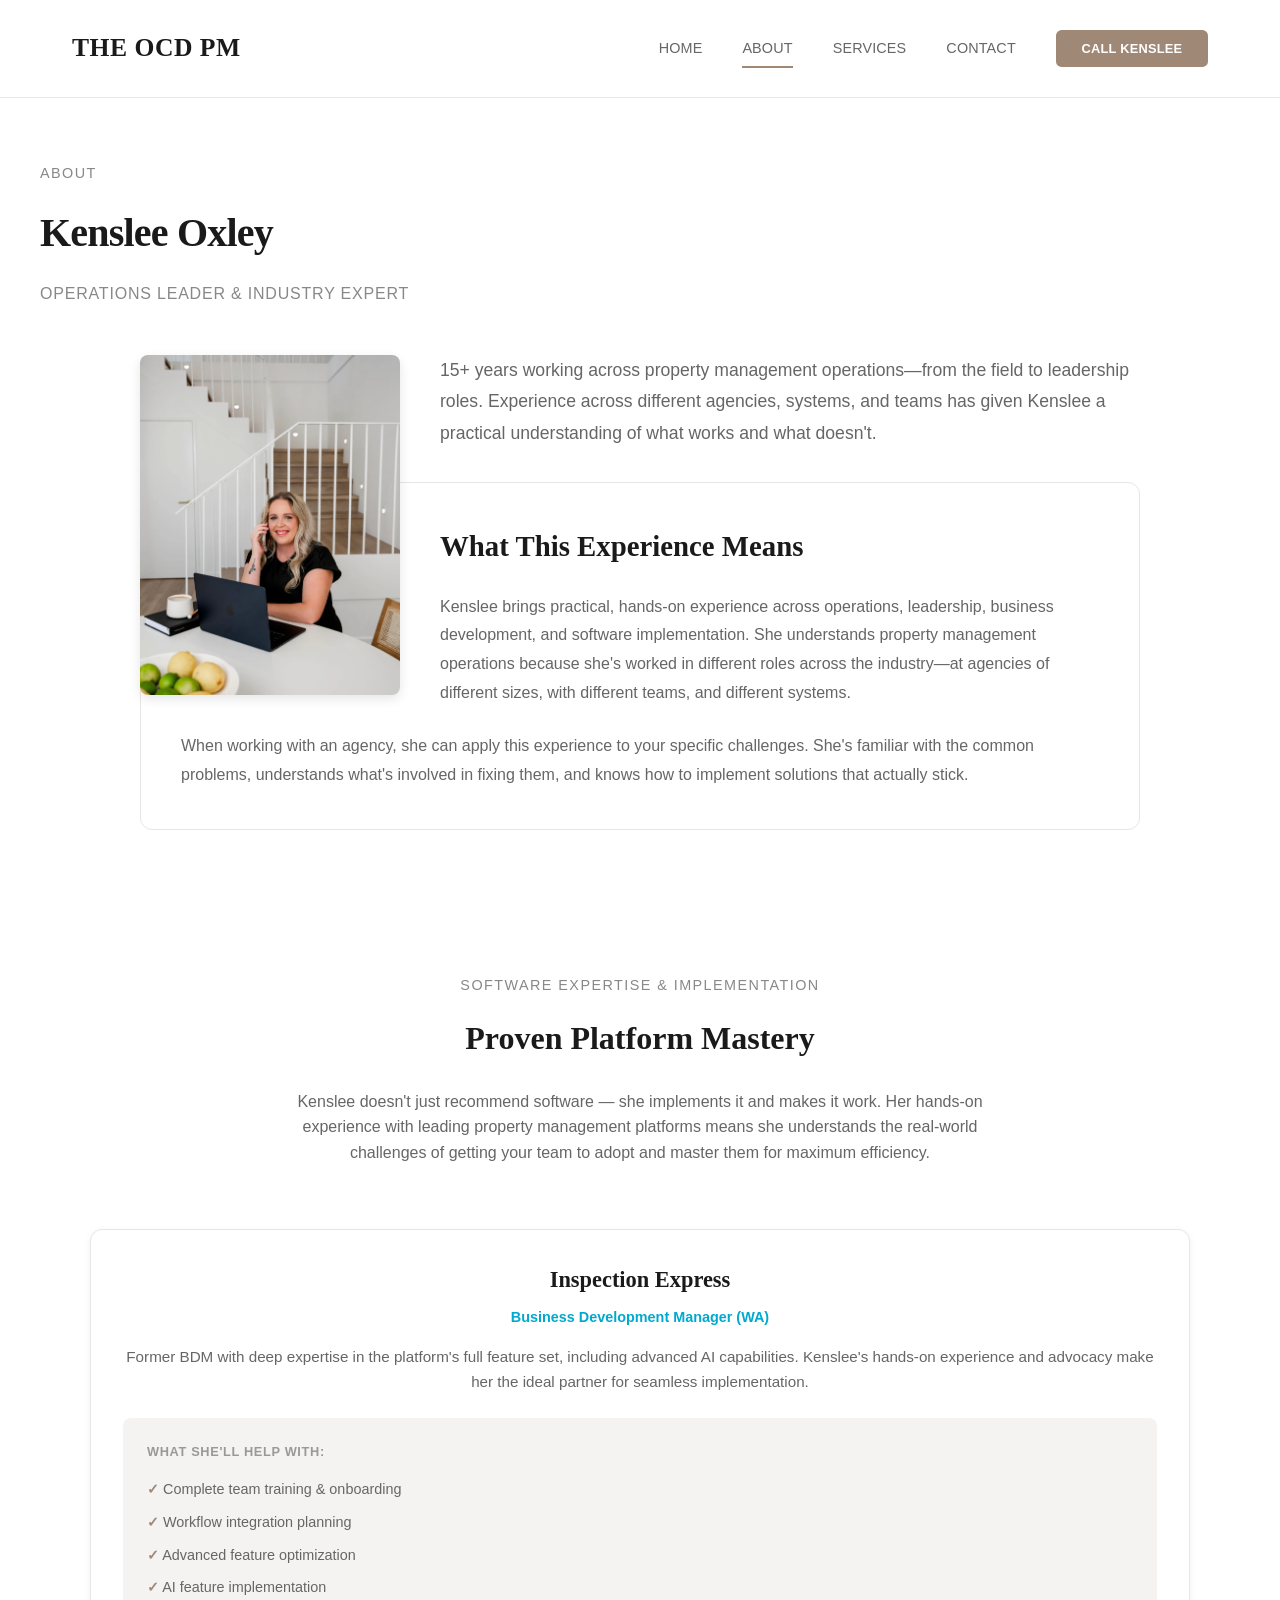
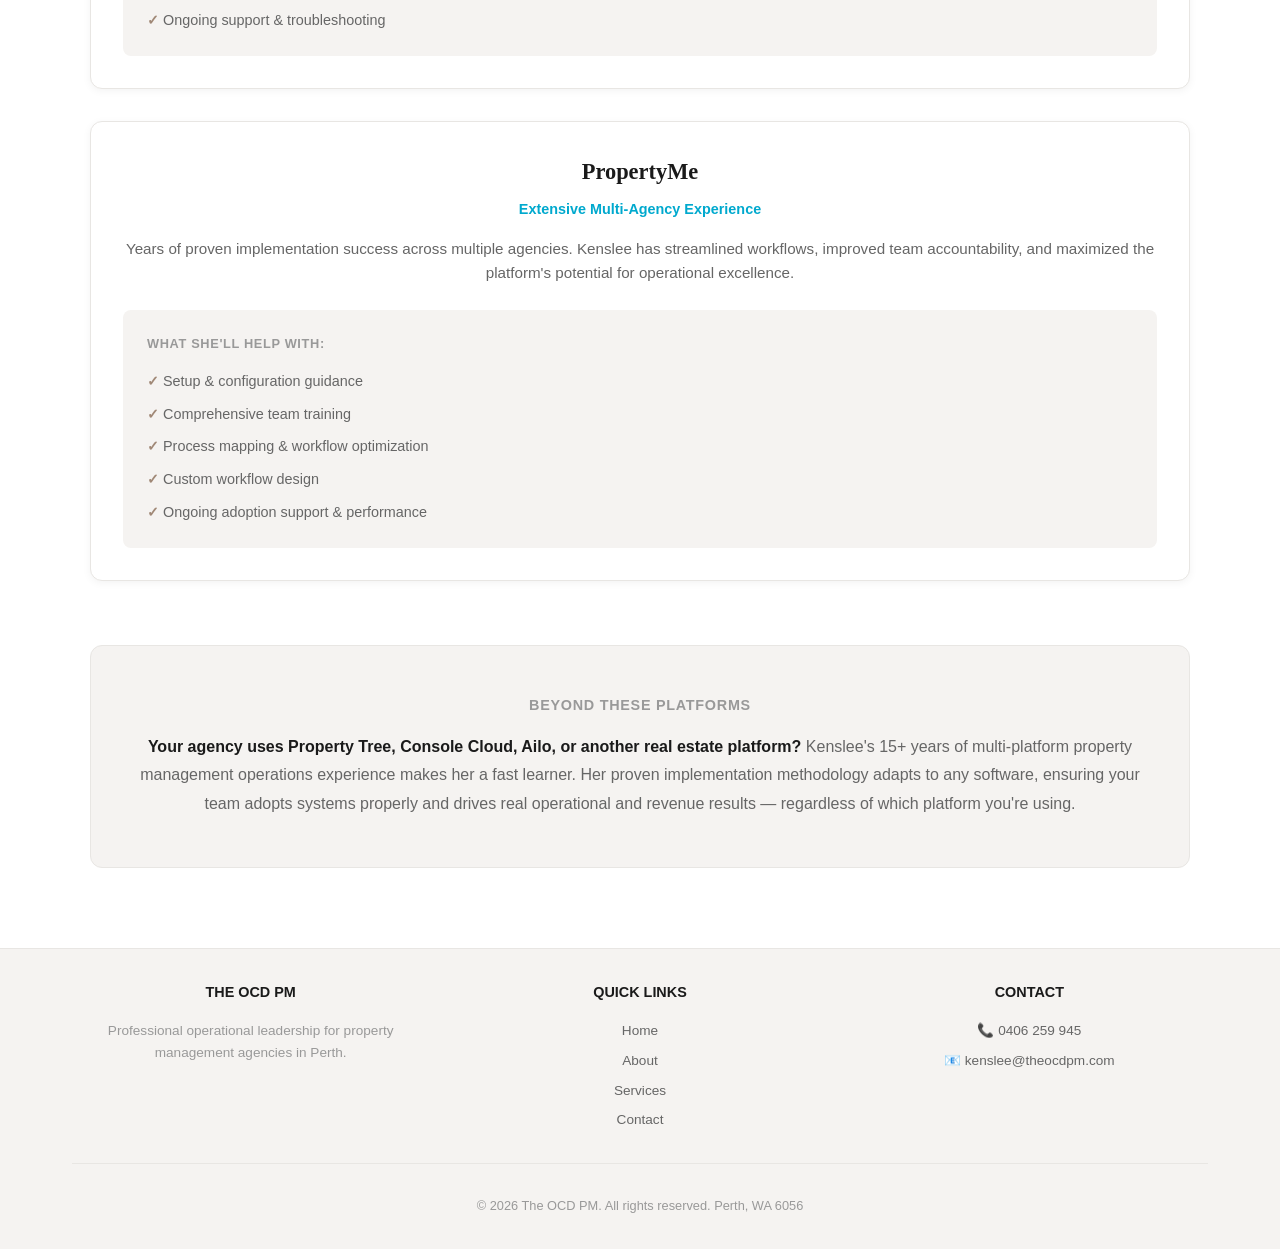
==== commit 2147a11d: "Refocus about page on Kenslee as a person - Removed 'The OCD PM's Key Capabilities' section (moved t" ====
--- a/about.html
+++ b/about.html
@@ -42,38 +42,19 @@
       <p class="section-label">ABOUT</p>
       <h2>Kenslee Oxley</h2>
       <p class="subtitle">Operations Leader & Industry Expert</p>
-      <p style="font-size: 1.1rem; color: var(--color-secondary); text-align: center; margin-bottom: 3rem; max-width: 800px; margin-left: auto; margin-right: auto; line-height: 1.8;">15+ years working across property management operations—from the field to leadership roles. Experience across different agencies, systems, and teams has given Kenslee a practical understanding of what works and what doesn't.</p>
+      <div style="max-width: 1000px; margin: 0 auto;">
+        <img src="images/ocdpmheadshot.png" alt="Kenslee Oxley" style="width: 260px; height: 340px; object-fit: cover; border-radius: 0.5rem; float: left; margin: 0 2.5rem 2rem 0; box-shadow: 0 4px 12px rgba(0,0,0,0.1);">
 
-      <div style="max-width: 900px; margin: 0 auto;">
+        <p style="font-size: 1.1rem; color: var(--color-secondary); margin-bottom: 2rem; line-height: 1.8;">15+ years working across property management operations—from the field to leadership roles. Experience across different agencies, systems, and teams has given Kenslee a practical understanding of what works and what doesn't.</p>
+
         <!-- What This Experience Means -->
-        <div style="background-color: var(--color-bg-white); padding: 2.5rem; border-radius: 0.75rem; border: 1px solid var(--color-border); margin-bottom: 4rem;">
+        <div style="background-color: var(--color-bg-white); padding: 2.5rem; border-radius: 0.75rem; border: 1px solid var(--color-border); margin-top: 2rem;">
           <h3 style="font-family: var(--font-serif); font-size: 1.8rem; margin-bottom: 1.5rem; color: var(--color-primary); font-weight: 600;">What This Experience Means</h3>
           <p style="color: var(--color-secondary); margin-bottom: 1.5rem; line-height: 1.8; font-size: 1rem;">Kenslee brings practical, hands-on experience across operations, leadership, business development, and software implementation. She understands property management operations because she's worked in different roles across the industry—at agencies of different sizes, with different teams, and different systems.</p>
           <p style="color: var(--color-secondary); line-height: 1.8; font-size: 1rem;">When working with an agency, she can apply this experience to your specific challenges. She's familiar with the common problems, understands what's involved in fixing them, and knows how to implement solutions that actually stick.</p>
         </div>
 
-        <!-- Key Capabilities -->
-        <div>
-          <h3 style="font-family: var(--font-serif); font-size: 1.8rem; margin-bottom: 2rem; color: var(--color-primary); font-weight: 600;">The OCD PM's Key Capabilities</h3>
-          <div style="display: grid; grid-template-columns: 1fr 1fr; gap: 1.5rem;">
-            <div style="padding: 1.5rem; background-color: var(--color-bg-light); border-radius: 0.5rem;">
-              <p style="font-size: 0.85rem; text-transform: uppercase; letter-spacing: 0.05em; color: var(--color-accent); font-weight: 600; margin-bottom: 0.5rem;">Operational Knowledge</p>
-              <p style="color: var(--color-secondary); line-height: 1.6;">Deep knowledge of real estate and residential operations, plus hands-on experience with technology platforms and systems that power property management agencies.</p>
-            </div>
-            <div style="padding: 1.5rem; background-color: var(--color-bg-light); border-radius: 0.5rem;">
-              <p style="font-size: 0.85rem; text-transform: uppercase; letter-spacing: 0.05em; color: var(--color-accent); font-weight: 600; margin-bottom: 0.5rem;">Operational Implementation</p>
-              <p style="color: var(--color-secondary); line-height: 1.6;">Proven experience rolling out operations at small to medium scale and ensuring your technology systems are used to their full potential.</p>
-            </div>
-            <div style="padding: 1.5rem; background-color: var(--color-bg-light); border-radius: 0.5rem;">
-              <p style="font-size: 0.85rem; text-transform: uppercase; letter-spacing: 0.05em; color: var(--color-accent); font-weight: 600; margin-bottom: 0.5rem;">Business Understanding</p>
-              <p style="color: var(--color-secondary); line-height: 1.6;">Understands how operations directly connect to lead management, conversion, revenue growth, and building high-performing teams.</p>
-            </div>
-            <div style="padding: 1.5rem; background-color: var(--color-bg-light); border-radius: 0.5rem;">
-              <p style="font-size: 0.85rem; text-transform: uppercase; letter-spacing: 0.05em; color: var(--color-accent); font-weight: 600; margin-bottom: 0.5rem;">Industry Connected</p>
-              <p style="color: var(--color-secondary); line-height: 1.6;">Still actively connected to the property management industry through events like PM Collective, passionate about supporting directors and property managers to grow.</p>
-            </div>
-          </div>
-        </div>
+        <div style="clear: both;"></div>
       </div>
     </div>
   </section>
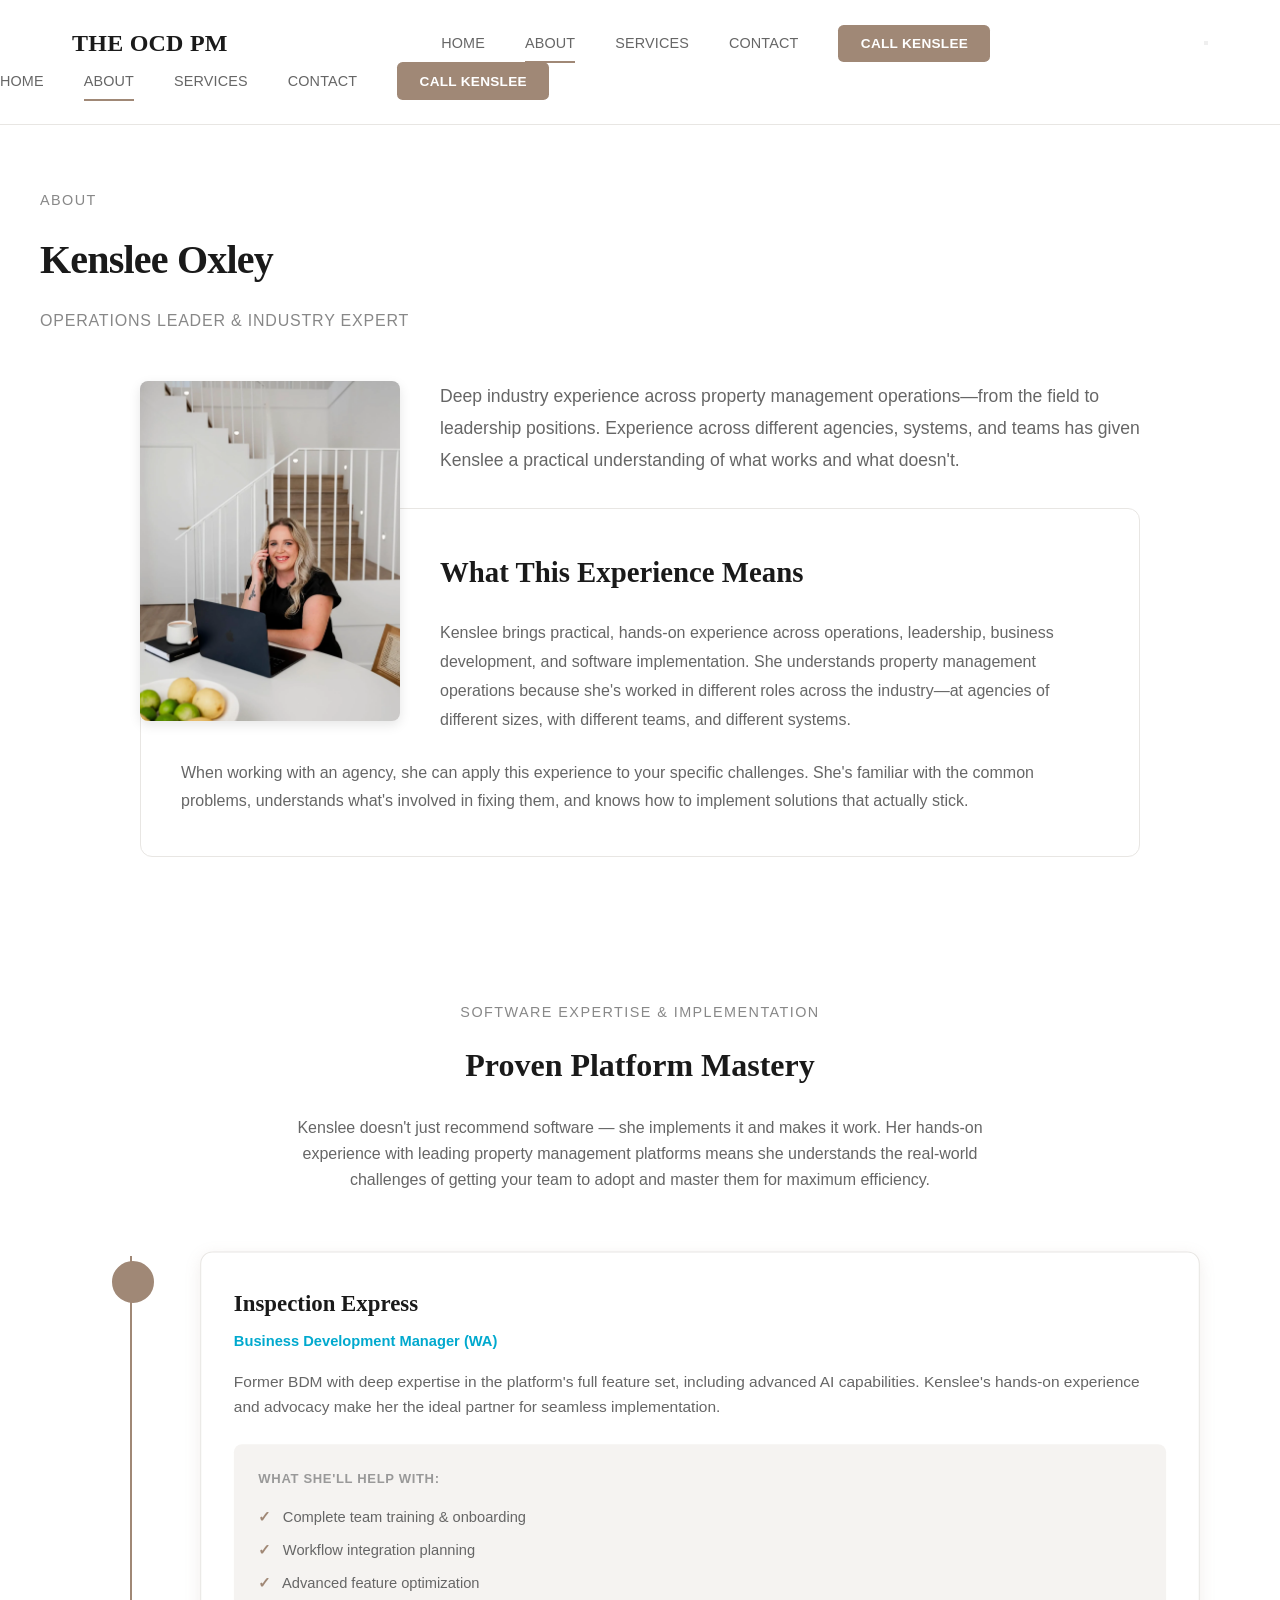
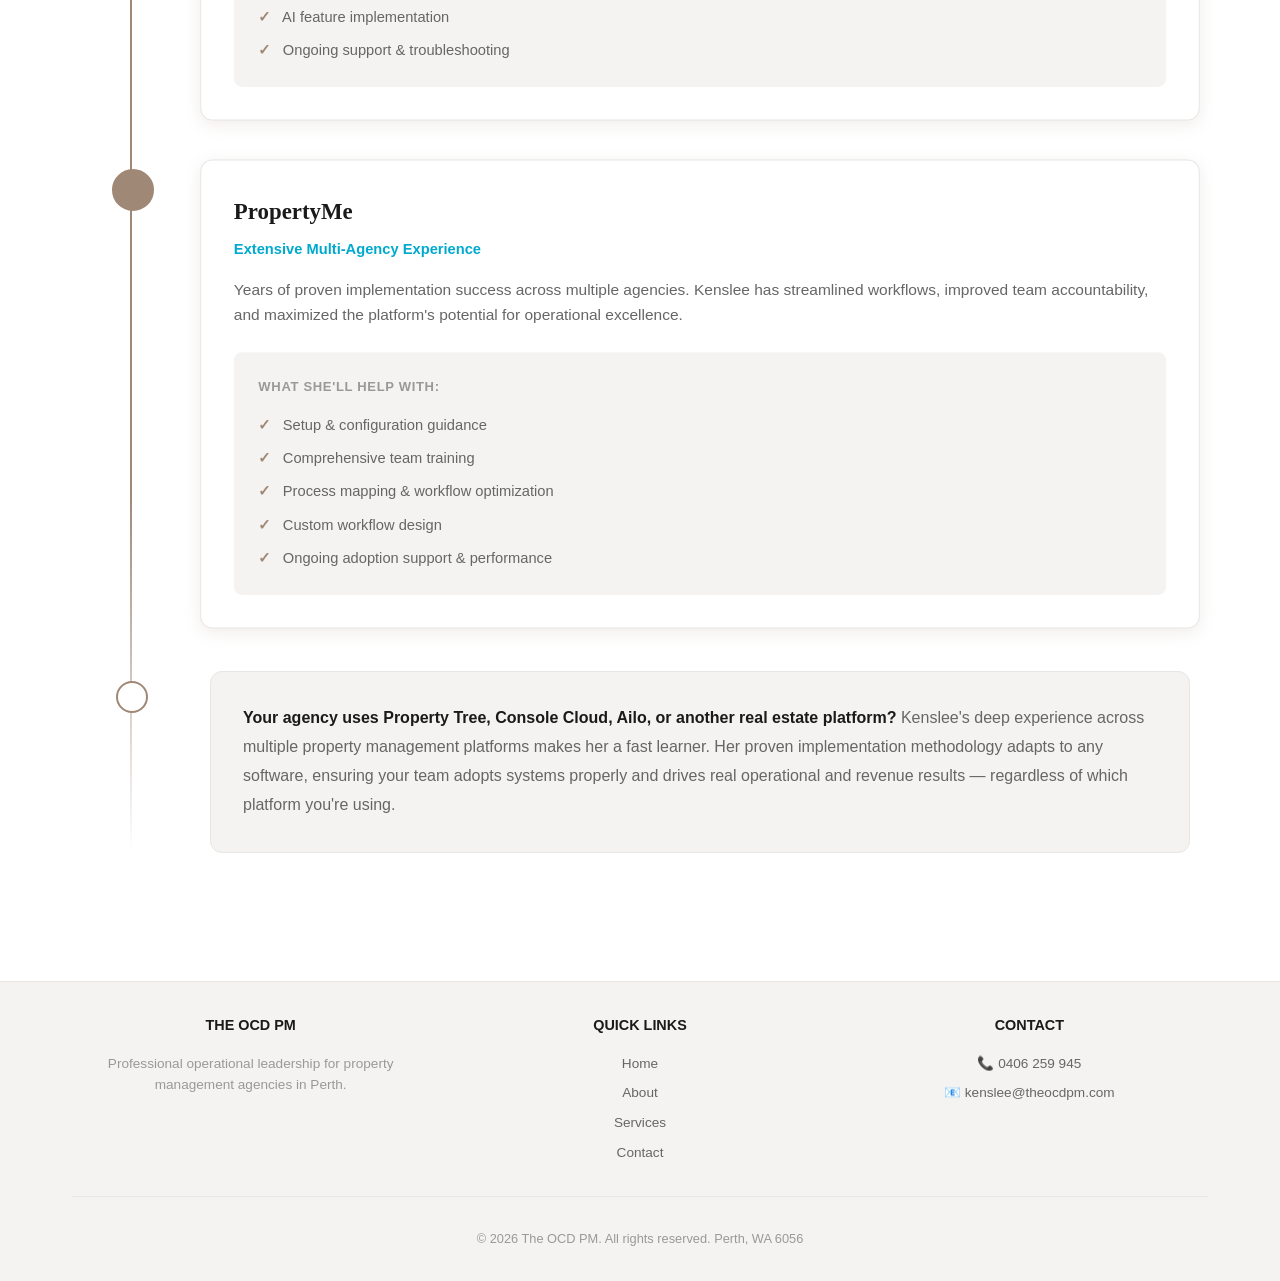
==== commit 54830b2b: "Update about page with confident wording and timeline design for software expertise - Changed "15+ y" ====
--- a/about.html
+++ b/about.html
@@ -45,7 +45,7 @@
       <div style="max-width: 1000px; margin: 0 auto;">
         <img src="images/ocdpmheadshot.png" alt="Kenslee Oxley" style="width: 260px; height: 340px; object-fit: cover; border-radius: 0.5rem; float: left; margin: 0 2.5rem 2rem 0; box-shadow: 0 4px 12px rgba(0,0,0,0.1);">
 
-        <p style="font-size: 1.1rem; color: var(--color-secondary); margin-bottom: 2rem; line-height: 1.8;">15+ years working across property management operations—from the field to leadership roles. Experience across different agencies, systems, and teams has given Kenslee a practical understanding of what works and what doesn't.</p>
+        <p style="font-size: 1.1rem; color: var(--color-secondary); margin-bottom: 2rem; line-height: 1.8;">Deep industry experience across property management operations—from the field to leadership positions. Experience across different agencies, systems, and teams has given Kenslee a practical understanding of what works and what doesn't.</p>
 
         <!-- What This Experience Means -->
         <div style="background-color: var(--color-bg-white); padding: 2.5rem; border-radius: 0.75rem; border: 1px solid var(--color-border); margin-top: 2rem;">
@@ -68,49 +68,54 @@
         <p style="max-width: 700px; margin: 0 auto; font-size: 1rem; color: var(--color-secondary);">Kenslee doesn't just recommend software — she implements it and makes it work. Her hands-on experience with leading property management platforms means she understands the real-world challenges of getting your team to adopt and master them for maximum efficiency.</p>
       </div>
 
-      <!-- Featured Platforms -->
-      <div style="display: grid; grid-template-columns: 1fr; gap: 2rem; max-width: 1100px; margin: 0 auto; margin-bottom: 4rem;">
+      <!-- Timeline Journey -->
+      <div class="software-timeline" style="max-width: 1100px; margin: 0 auto;">
 
         <!-- Inspection Express -->
-        <div style="text-align: center; padding: 2rem; background-color: var(--color-bg-white); border-radius: 0.75rem; border: 1px solid var(--color-border); transition: all 0.3s; box-shadow: 0 2px 8px rgba(0,0,0,0.05);">
-          <h3 style="font-family: var(--font-serif); font-size: 1.4rem; margin-bottom: 0.5rem; color: var(--color-primary); font-weight: 600;">Inspection Express</h3>
-          <p style="font-size: 0.9rem; color: #00A9CE; font-weight: 600; margin-bottom: 1rem;">Business Development Manager (WA)</p>
-          <p style="font-size: 0.95rem; color: var(--color-secondary); margin-bottom: 1.5rem; line-height: 1.6;">Former BDM with deep expertise in the platform's full feature set, including advanced AI capabilities. Kenslee's hands-on experience and advocacy make her the ideal partner for seamless implementation.</p>
-          <div style="text-align: left; background-color: var(--color-bg-light); padding: 1.5rem; border-radius: 0.5rem; margin-top: 1.5rem;">
-            <p style="font-size: 0.8rem; color: var(--color-tertiary); text-transform: uppercase; letter-spacing: 0.05em; margin-bottom: 1rem; font-weight: 600;">What She'll Help With:</p>
-            <ul style="list-style: none; padding: 0; font-size: 0.9rem; color: var(--color-secondary);">
-              <li style="margin-bottom: 0.6rem;"><span style="color: var(--color-accent); font-weight: 600;">✓</span> Complete team training & onboarding</li>
-              <li style="margin-bottom: 0.6rem;"><span style="color: var(--color-accent); font-weight: 600;">✓</span> Workflow integration planning</li>
-              <li style="margin-bottom: 0.6rem;"><span style="color: var(--color-accent); font-weight: 600;">✓</span> Advanced feature optimization</li>
-              <li style="margin-bottom: 0.6rem;"><span style="color: var(--color-accent); font-weight: 600;">✓</span> AI feature implementation</li>
-              <li><span style="color: var(--color-accent); font-weight: 600;">✓</span> Ongoing support & troubleshooting</li>
-            </ul>
+        <div class="timeline-item featured">
+          <div class="platform-card">
+            <h3 class="platform-name">Inspection Express</h3>
+            <p class="platform-role">Business Development Manager (WA)</p>
+            <p class="platform-description">Former BDM with deep expertise in the platform's full feature set, including advanced AI capabilities. Kenslee's hands-on experience and advocacy make her the ideal partner for seamless implementation.</p>
+            <div class="platform-features">
+              <p class="platform-features-label">What She'll Help With:</p>
+              <ul>
+                <li><span>✓</span> Complete team training & onboarding</li>
+                <li><span>✓</span> Workflow integration planning</li>
+                <li><span>✓</span> Advanced feature optimization</li>
+                <li><span>✓</span> AI feature implementation</li>
+                <li><span>✓</span> Ongoing support & troubleshooting</li>
+              </ul>
+            </div>
           </div>
         </div>
 
         <!-- PropertyMe -->
-        <div style="text-align: center; padding: 2rem; background-color: var(--color-bg-white); border-radius: 0.75rem; border: 1px solid var(--color-border); transition: all 0.3s; box-shadow: 0 2px 8px rgba(0,0,0,0.05);">
-          <h3 style="font-family: var(--font-serif); font-size: 1.4rem; margin-bottom: 0.5rem; color: var(--color-primary); font-weight: 600;">PropertyMe</h3>
-          <p style="font-size: 0.9rem; color: #00A9CE; font-weight: 600; margin-bottom: 1rem;">Extensive Multi-Agency Experience</p>
-          <p style="font-size: 0.95rem; color: var(--color-secondary); margin-bottom: 1.5rem; line-height: 1.6;">Years of proven implementation success across multiple agencies. Kenslee has streamlined workflows, improved team accountability, and maximized the platform's potential for operational excellence.</p>
-          <div style="text-align: left; background-color: var(--color-bg-light); padding: 1.5rem; border-radius: 0.5rem; margin-top: 1.5rem;">
-            <p style="font-size: 0.8rem; color: var(--color-tertiary); text-transform: uppercase; letter-spacing: 0.05em; margin-bottom: 1rem; font-weight: 600;">What She'll Help With:</p>
-            <ul style="list-style: none; padding: 0; font-size: 0.9rem; color: var(--color-secondary);">
-              <li style="margin-bottom: 0.6rem;"><span style="color: var(--color-accent); font-weight: 600;">✓</span> Setup & configuration guidance</li>
-              <li style="margin-bottom: 0.6rem;"><span style="color: var(--color-accent); font-weight: 600;">✓</span> Comprehensive team training</li>
-              <li style="margin-bottom: 0.6rem;"><span style="color: var(--color-accent); font-weight: 600;">✓</span> Process mapping & workflow optimization</li>
-              <li style="margin-bottom: 0.6rem;"><span style="color: var(--color-accent); font-weight: 600;">✓</span> Custom workflow design</li>
-              <li><span style="color: var(--color-accent); font-weight: 600;">✓</span> Ongoing adoption support & performance</li>
-            </ul>
+        <div class="timeline-item featured">
+          <div class="platform-card">
+            <h3 class="platform-name">PropertyMe</h3>
+            <p class="platform-role">Extensive Multi-Agency Experience</p>
+            <p class="platform-description">Years of proven implementation success across multiple agencies. Kenslee has streamlined workflows, improved team accountability, and maximized the platform's potential for operational excellence.</p>
+            <div class="platform-features">
+              <p class="platform-features-label">What She'll Help With:</p>
+              <ul>
+                <li><span>✓</span> Setup & configuration guidance</li>
+                <li><span>✓</span> Comprehensive team training</li>
+                <li><span>✓</span> Process mapping & workflow optimization</li>
+                <li><span>✓</span> Custom workflow design</li>
+                <li><span>✓</span> Ongoing adoption support & performance</li>
+              </ul>
+            </div>
           </div>
         </div>
 
-      </div>
+        <!-- Beyond These Platforms -->
+        <div class="timeline-item beyond">
+          <div class="beyond-card">
+            <p><strong style="color: var(--color-primary);">Your agency uses Property Tree, Console Cloud, Ailo, or another real estate platform?</strong> Kenslee's deep experience across multiple property management platforms makes her a fast learner. Her proven implementation methodology adapts to any software, ensuring your team adopts systems properly and drives real operational and revenue results — regardless of which platform you're using.</p>
+          </div>
+        </div>
 
-      <!-- Fast Learner Section -->
-      <div style="background-color: var(--color-bg-light); padding: 3rem 2rem; border-radius: 0.75rem; max-width: 1100px; margin: 0 auto; border: 1px solid var(--color-border);">
-        <p style="font-size: 0.9rem; color: var(--color-tertiary); text-transform: uppercase; letter-spacing: 0.05em; text-align: center; margin-bottom: 1rem; font-weight: 600;">Beyond These Platforms</p>
-        <p style="font-size: 1rem; color: var(--color-secondary); text-align: center; line-height: 1.8; margin: 0;"><strong style="color: var(--color-primary);">Your agency uses Property Tree, Console Cloud, Ailo, or another real estate platform?</strong> Kenslee's 15+ years of multi-platform property management operations experience makes her a fast learner. Her proven implementation methodology adapts to any software, ensuring your team adopts systems properly and drives real operational and revenue results — regardless of which platform you're using.</p>
       </div>
     </div>
   </section>
--- a/css/style.css
+++ b/css/style.css
@@ -18,45 +18,6 @@
   --color-border: #e8e6e3;
 }
 
-/* Animations */
-@keyframes fadeInUp {
-  from {
-    opacity: 0;
-    transform: translateY(20px);
-  }
-  to {
-    opacity: 1;
-    transform: translateY(0);
-  }
-}
-
-@keyframes fadeIn {
-  from {
-    opacity: 0;
-  }
-  to {
-    opacity: 1;
-  }
-}
-
-.fade-in-scroll {
-  opacity: 0;
-  animation: fadeInUp 0.8s ease-out forwards;
-}
-
-.fade-in-scroll.visible {
-  animation: fadeInUp 0.8s ease-out forwards;
-}
-
-.stagger-item {
-  opacity: 0;
-  animation: fadeInUp 0.6s ease-out forwards;
-}
-
-.stagger-item.visible {
-  animation: fadeInUp 0.6s ease-out forwards;
-}
-
 body {
   font-family: var(--font-sans);
   color: var(--color-primary);
@@ -67,7 +28,7 @@
 /* Header & Navigation */
 header {
   background-color: var(--color-bg-white);
-  padding: 1.75rem 0;
+  padding: 1.5rem 0;
   border-bottom: 1px solid var(--color-border);
   position: sticky;
   top: 0;
@@ -85,15 +46,12 @@
 
 .logo {
   font-family: var(--font-serif);
-  font-size: 1.6rem;
-  font-weight: 700;
-  letter-spacing: 0.02em;
+  font-size: 1.5rem;
+  font-weight: 600;
+  letter-spacing: 0.01em;
   text-decoration: none;
   color: var(--color-primary);
   text-transform: none;
-  display: flex;
-  align-items: center;
-  gap: 0.3rem;
 }
 
 .logo span {
@@ -135,16 +93,15 @@
 .btn-book {
   background-color: var(--color-accent);
   color: var(--color-bg-white);
-  padding: 0.7rem 1.6rem;
+  padding: 0.7rem 1.4rem;
   border-radius: 0.35rem;
   text-decoration: none;
   font-weight: 600;
-  font-size: 0.8rem;
+  font-size: 0.85rem;
   letter-spacing: 0.02em;
   transition: all 0.3s;
   border: none;
   cursor: pointer;
-  white-space: nowrap;
 }
 
 .btn-book:hover {
@@ -609,93 +566,14 @@
   color: var(--color-tertiary);
 }
 
-/* Mobile Menu */
-.hamburger {
-  display: none;
-  background: none;
-  border: none;
-  cursor: pointer;
-  padding: 0.5rem;
-  z-index: 101;
-}
-
-.hamburger span {
-  display: block;
-  width: 25px;
-  height: 3px;
-  background-color: var(--color-primary);
-  margin: 5px 0;
-  transition: all 0.3s ease;
-  border-radius: 2px;
-}
-
-.hamburger.active span:nth-child(1) {
-  transform: rotate(45deg) translate(10px, 10px);
-}
-
-.hamburger.active span:nth-child(2) {
-  opacity: 0;
-}
-
-.hamburger.active span:nth-child(3) {
-  transform: rotate(-45deg) translate(7px, -7px);
-}
-
-.mobile-nav {
-  display: none;
-  position: absolute;
-  top: 70px;
-  left: 0;
-  right: 0;
-  background-color: var(--color-bg-white);
-  border-bottom: 1px solid var(--color-border);
-  flex-direction: column;
-  padding: 1rem 2rem;
-  gap: 1rem;
-  z-index: 99;
-}
-
-.mobile-nav.active {
-  display: flex;
-}
-
-.mobile-nav a {
-  text-decoration: none;
-  color: var(--color-secondary);
-  font-size: 0.95rem;
-  font-weight: 500;
-  padding: 0.75rem 0;
-  border-bottom: 1px solid var(--color-border);
-}
-
-.mobile-nav a:last-child {
-  border-bottom: none;
-}
-
-.mobile-nav a:hover {
-  color: var(--color-primary);
-}
-
-.mobile-nav .btn-book {
-  width: 100%;
-  text-align: center;
-  margin-top: 0.5rem;
-  border: none;
-}
-
 /* Mobile Responsive */
 @media (max-width: 768px) {
-  .hamburger {
-    display: flex;
-    flex-direction: column;
-  }
-
   nav {
-    display: none;
-  }
-
-  .header-container {
-    padding: 0 1.5rem;
+    gap: 1.5rem;
+  }
+
+  nav a {
+    font-size: 0.85rem;
   }
 
   .hero h1 {
@@ -747,3 +625,182 @@
     font-size: 1.25rem;
   }
 }
+
+/* Mobile Image Stacking Fix */
+@media (max-width: 767px) {
+  img[style*="float"] {
+    float: none !important;
+    display: block !important;
+    width: 100% !important;
+    max-width: 100% !important;
+    margin: 0 0 1.5rem 0 !important;
+  }
+}
+
+/* Software Expertise Timeline */
+.software-timeline {
+  position: relative;
+  padding: 0;
+}
+
+.software-timeline::before {
+  content: '';
+  position: absolute;
+  left: 40px;
+  top: 0;
+  bottom: 0;
+  width: 2px;
+  background: linear-gradient(180deg, var(--color-accent) 0%, var(--color-accent) 70%, transparent 100%);
+}
+
+.timeline-item {
+  position: relative;
+  margin-bottom: 3rem;
+  padding-left: 120px;
+}
+
+.timeline-item::before {
+  content: '';
+  position: absolute;
+  left: 25px;
+  top: 8px;
+  width: 30px;
+  height: 30px;
+  border-radius: 50%;
+  background-color: var(--color-bg-white);
+  border: 3px solid var(--color-accent);
+  z-index: 10;
+}
+
+.timeline-item.featured::before {
+  width: 36px;
+  height: 36px;
+  left: 22px;
+  top: 5px;
+  background-color: var(--color-accent);
+}
+
+.timeline-item.featured .platform-card {
+  transform: scale(1.02);
+  box-shadow: 0 4px 16px rgba(160, 136, 118, 0.15);
+}
+
+.platform-card {
+  background-color: var(--color-bg-white);
+  padding: 2rem;
+  border-radius: 0.75rem;
+  border: 1px solid var(--color-border);
+  transition: all 0.3s;
+}
+
+.platform-card:hover {
+  border-color: var(--color-accent);
+  box-shadow: 0 4px 12px rgba(0,0,0,0.08);
+}
+
+.platform-name {
+  font-family: var(--font-serif);
+  font-size: 1.4rem;
+  margin-bottom: 0.5rem;
+  color: var(--color-primary);
+  font-weight: 600;
+}
+
+.platform-role {
+  font-size: 0.9rem;
+  color: #00A9CE;
+  font-weight: 600;
+  margin-bottom: 1rem;
+}
+
+.platform-description {
+  font-size: 0.95rem;
+  color: var(--color-secondary);
+  margin-bottom: 1.5rem;
+  line-height: 1.6;
+}
+
+.platform-features {
+  background-color: var(--color-bg-light);
+  padding: 1.5rem;
+  border-radius: 0.5rem;
+  margin-top: 1.5rem;
+}
+
+.platform-features-label {
+  font-size: 0.8rem;
+  color: var(--color-tertiary);
+  text-transform: uppercase;
+  letter-spacing: 0.05em;
+  margin-bottom: 1rem;
+  font-weight: 600;
+}
+
+.platform-features ul {
+  list-style: none;
+  padding: 0;
+  font-size: 0.9rem;
+  color: var(--color-secondary);
+}
+
+.platform-features li {
+  margin-bottom: 0.6rem;
+}
+
+.platform-features li:last-child {
+  margin-bottom: 0;
+}
+
+.platform-features span {
+  color: var(--color-accent);
+  font-weight: 600;
+  margin-right: 0.5rem;
+}
+
+.timeline-item.beyond::before {
+  left: 26px;
+  top: 10px;
+  width: 28px;
+  height: 28px;
+  border-width: 2px;
+}
+
+.beyond-card {
+  background-color: var(--color-bg-light);
+  padding: 2rem;
+  border-radius: 0.75rem;
+  border: 1px solid var(--color-border);
+}
+
+.beyond-card p {
+  font-size: 1rem;
+  color: var(--color-secondary);
+  line-height: 1.8;
+}
+
+@media (max-width: 768px) {
+  .software-timeline::before {
+    left: 30px;
+  }
+
+  .timeline-item {
+    padding-left: 80px;
+  }
+
+  .timeline-item::before {
+    left: 17px;
+  }
+
+  .timeline-item.featured::before {
+    left: 14px;
+  }
+
+  .platform-card,
+  .beyond-card {
+    padding: 1.5rem;
+  }
+
+  .platform-name {
+    font-size: 1.2rem;
+  }
+}
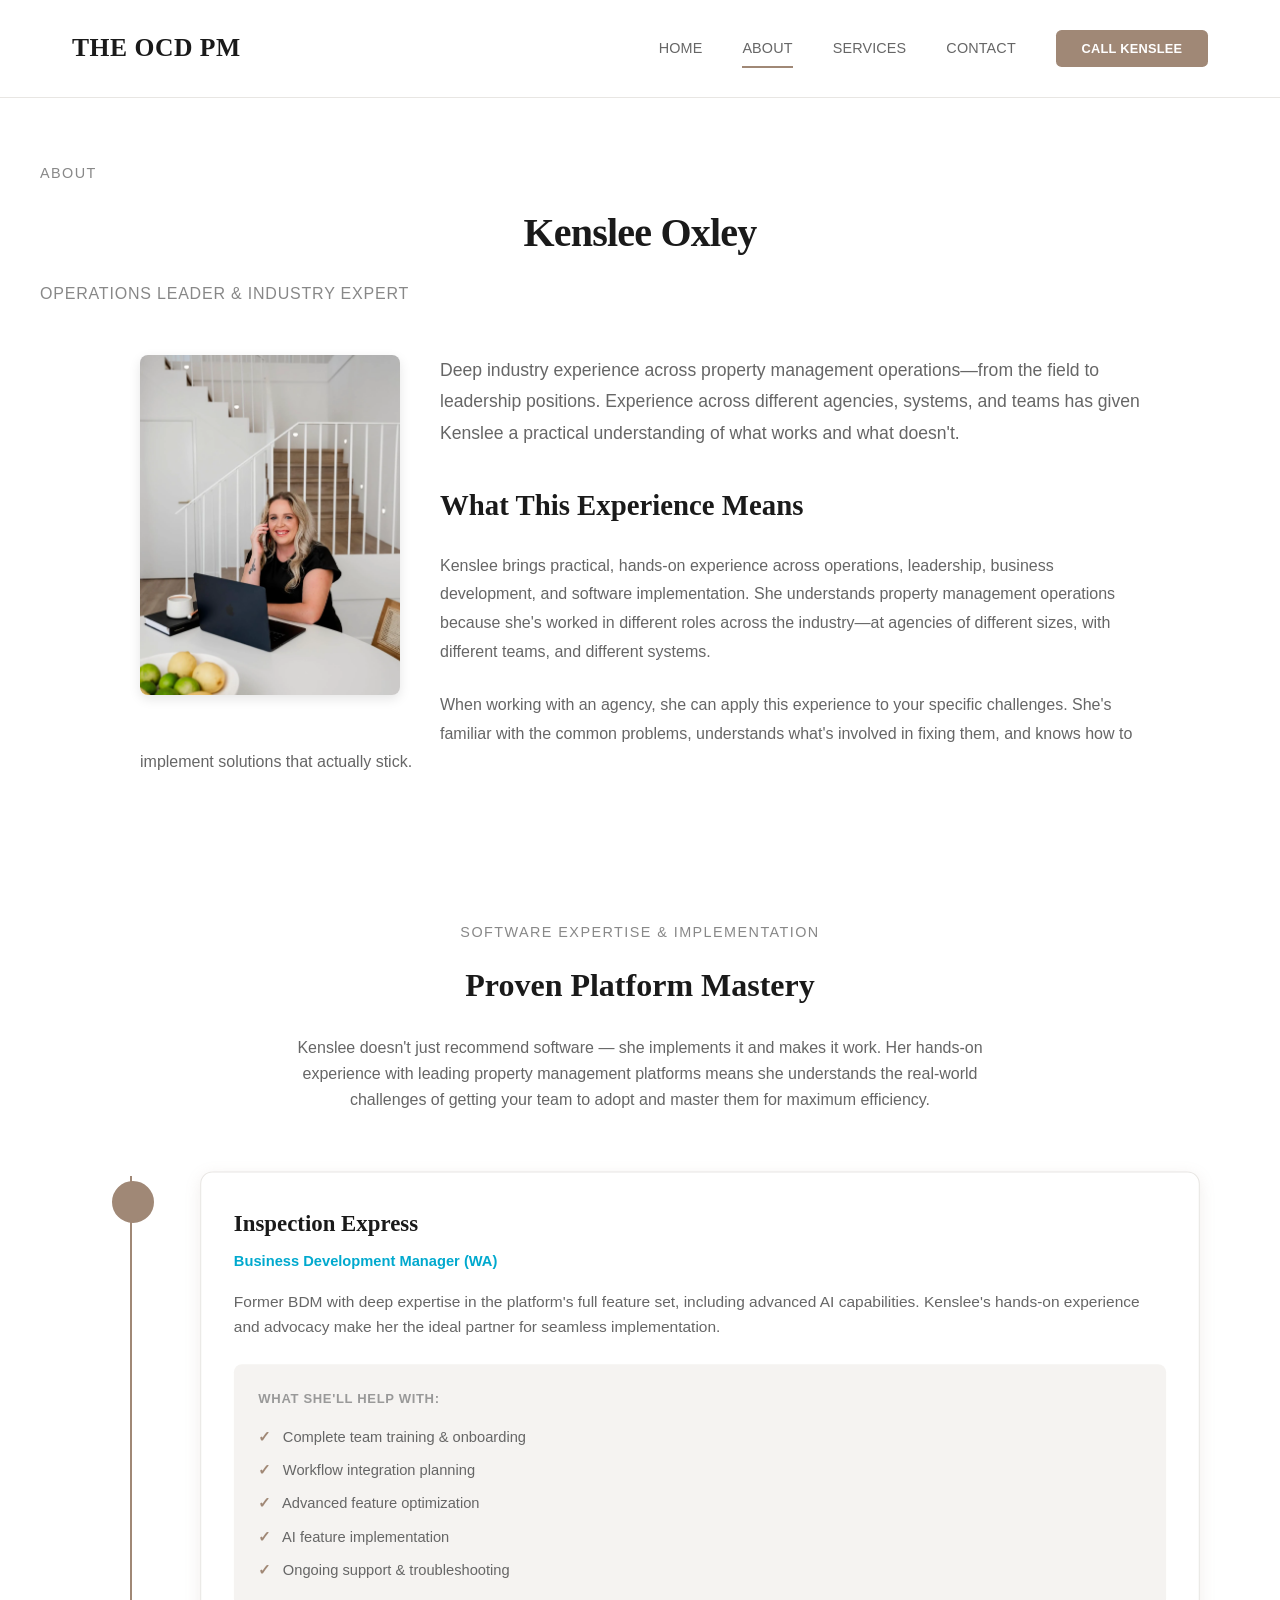
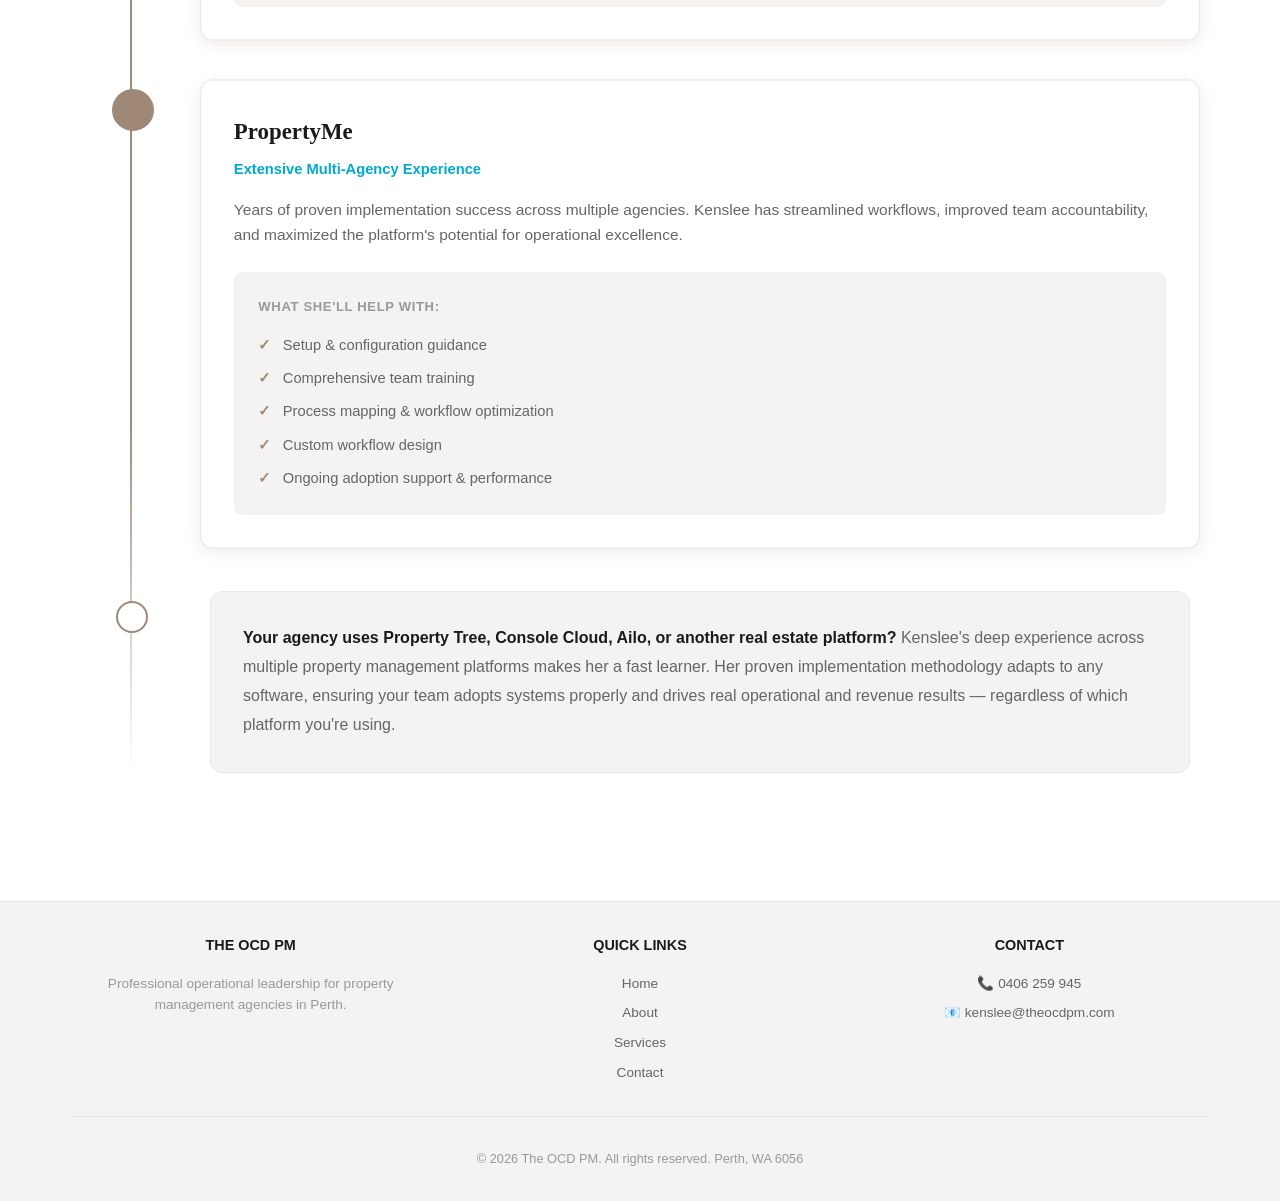
==== commit 43d38469: "Center Kenslee Oxley heading and remove box styling from experience section - Centered the main head" ====
--- a/about.html
+++ b/about.html
@@ -40,7 +40,7 @@
   <section class="about-section" id="about">
     <div class="about-container">
       <p class="section-label">ABOUT</p>
-      <h2>Kenslee Oxley</h2>
+      <h2 style="text-align: center;">Kenslee Oxley</h2>
       <p class="subtitle">Operations Leader & Industry Expert</p>
       <div style="max-width: 1000px; margin: 0 auto;">
         <img src="images/ocdpmheadshot.png" alt="Kenslee Oxley" style="width: 260px; height: 340px; object-fit: cover; border-radius: 0.5rem; float: left; margin: 0 2.5rem 2rem 0; box-shadow: 0 4px 12px rgba(0,0,0,0.1);">
@@ -48,7 +48,7 @@
         <p style="font-size: 1.1rem; color: var(--color-secondary); margin-bottom: 2rem; line-height: 1.8;">Deep industry experience across property management operations—from the field to leadership positions. Experience across different agencies, systems, and teams has given Kenslee a practical understanding of what works and what doesn't.</p>
 
         <!-- What This Experience Means -->
-        <div style="background-color: var(--color-bg-white); padding: 2.5rem; border-radius: 0.75rem; border: 1px solid var(--color-border); margin-top: 2rem;">
+        <div style="margin-top: 2rem;">
           <h3 style="font-family: var(--font-serif); font-size: 1.8rem; margin-bottom: 1.5rem; color: var(--color-primary); font-weight: 600;">What This Experience Means</h3>
           <p style="color: var(--color-secondary); margin-bottom: 1.5rem; line-height: 1.8; font-size: 1rem;">Kenslee brings practical, hands-on experience across operations, leadership, business development, and software implementation. She understands property management operations because she's worked in different roles across the industry—at agencies of different sizes, with different teams, and different systems.</p>
           <p style="color: var(--color-secondary); line-height: 1.8; font-size: 1rem;">When working with an agency, she can apply this experience to your specific challenges. She's familiar with the common problems, understands what's involved in fixing them, and knows how to implement solutions that actually stick.</p>
--- a/css/style.css
+++ b/css/style.css
@@ -18,6 +18,45 @@
   --color-border: #e8e6e3;
 }
 
+/* Animations */
+@keyframes fadeInUp {
+  from {
+    opacity: 0;
+    transform: translateY(20px);
+  }
+  to {
+    opacity: 1;
+    transform: translateY(0);
+  }
+}
+
+@keyframes fadeIn {
+  from {
+    opacity: 0;
+  }
+  to {
+    opacity: 1;
+  }
+}
+
+.fade-in-scroll {
+  opacity: 0;
+  animation: fadeInUp 0.8s ease-out forwards;
+}
+
+.fade-in-scroll.visible {
+  animation: fadeInUp 0.8s ease-out forwards;
+}
+
+.stagger-item {
+  opacity: 0;
+  animation: fadeInUp 0.6s ease-out forwards;
+}
+
+.stagger-item.visible {
+  animation: fadeInUp 0.6s ease-out forwards;
+}
+
 body {
   font-family: var(--font-sans);
   color: var(--color-primary);
@@ -28,7 +67,7 @@
 /* Header & Navigation */
 header {
   background-color: var(--color-bg-white);
-  padding: 1.5rem 0;
+  padding: 1.75rem 0;
   border-bottom: 1px solid var(--color-border);
   position: sticky;
   top: 0;
@@ -46,12 +85,15 @@
 
 .logo {
   font-family: var(--font-serif);
-  font-size: 1.5rem;
-  font-weight: 600;
-  letter-spacing: 0.01em;
+  font-size: 1.6rem;
+  font-weight: 700;
+  letter-spacing: 0.02em;
   text-decoration: none;
   color: var(--color-primary);
   text-transform: none;
+  display: flex;
+  align-items: center;
+  gap: 0.3rem;
 }
 
 .logo span {
@@ -93,15 +135,16 @@
 .btn-book {
   background-color: var(--color-accent);
   color: var(--color-bg-white);
-  padding: 0.7rem 1.4rem;
+  padding: 0.7rem 1.6rem;
   border-radius: 0.35rem;
   text-decoration: none;
   font-weight: 600;
-  font-size: 0.85rem;
+  font-size: 0.8rem;
   letter-spacing: 0.02em;
   transition: all 0.3s;
   border: none;
   cursor: pointer;
+  white-space: nowrap;
 }
 
 .btn-book:hover {
@@ -566,14 +609,93 @@
   color: var(--color-tertiary);
 }
 
+/* Mobile Menu */
+.hamburger {
+  display: none;
+  background: none;
+  border: none;
+  cursor: pointer;
+  padding: 0.5rem;
+  z-index: 101;
+}
+
+.hamburger span {
+  display: block;
+  width: 25px;
+  height: 3px;
+  background-color: var(--color-primary);
+  margin: 5px 0;
+  transition: all 0.3s ease;
+  border-radius: 2px;
+}
+
+.hamburger.active span:nth-child(1) {
+  transform: rotate(45deg) translate(10px, 10px);
+}
+
+.hamburger.active span:nth-child(2) {
+  opacity: 0;
+}
+
+.hamburger.active span:nth-child(3) {
+  transform: rotate(-45deg) translate(7px, -7px);
+}
+
+.mobile-nav {
+  display: none;
+  position: absolute;
+  top: 70px;
+  left: 0;
+  right: 0;
+  background-color: var(--color-bg-white);
+  border-bottom: 1px solid var(--color-border);
+  flex-direction: column;
+  padding: 1rem 2rem;
+  gap: 1rem;
+  z-index: 99;
+}
+
+.mobile-nav.active {
+  display: flex;
+}
+
+.mobile-nav a {
+  text-decoration: none;
+  color: var(--color-secondary);
+  font-size: 0.95rem;
+  font-weight: 500;
+  padding: 0.75rem 0;
+  border-bottom: 1px solid var(--color-border);
+}
+
+.mobile-nav a:last-child {
+  border-bottom: none;
+}
+
+.mobile-nav a:hover {
+  color: var(--color-primary);
+}
+
+.mobile-nav .btn-book {
+  width: 100%;
+  text-align: center;
+  margin-top: 0.5rem;
+  border: none;
+}
+
 /* Mobile Responsive */
 @media (max-width: 768px) {
+  .hamburger {
+    display: flex;
+    flex-direction: column;
+  }
+
   nav {
-    gap: 1.5rem;
-  }
-
-  nav a {
-    font-size: 0.85rem;
+    display: none;
+  }
+
+  .header-container {
+    padding: 0 1.5rem;
   }
 
   .hero h1 {
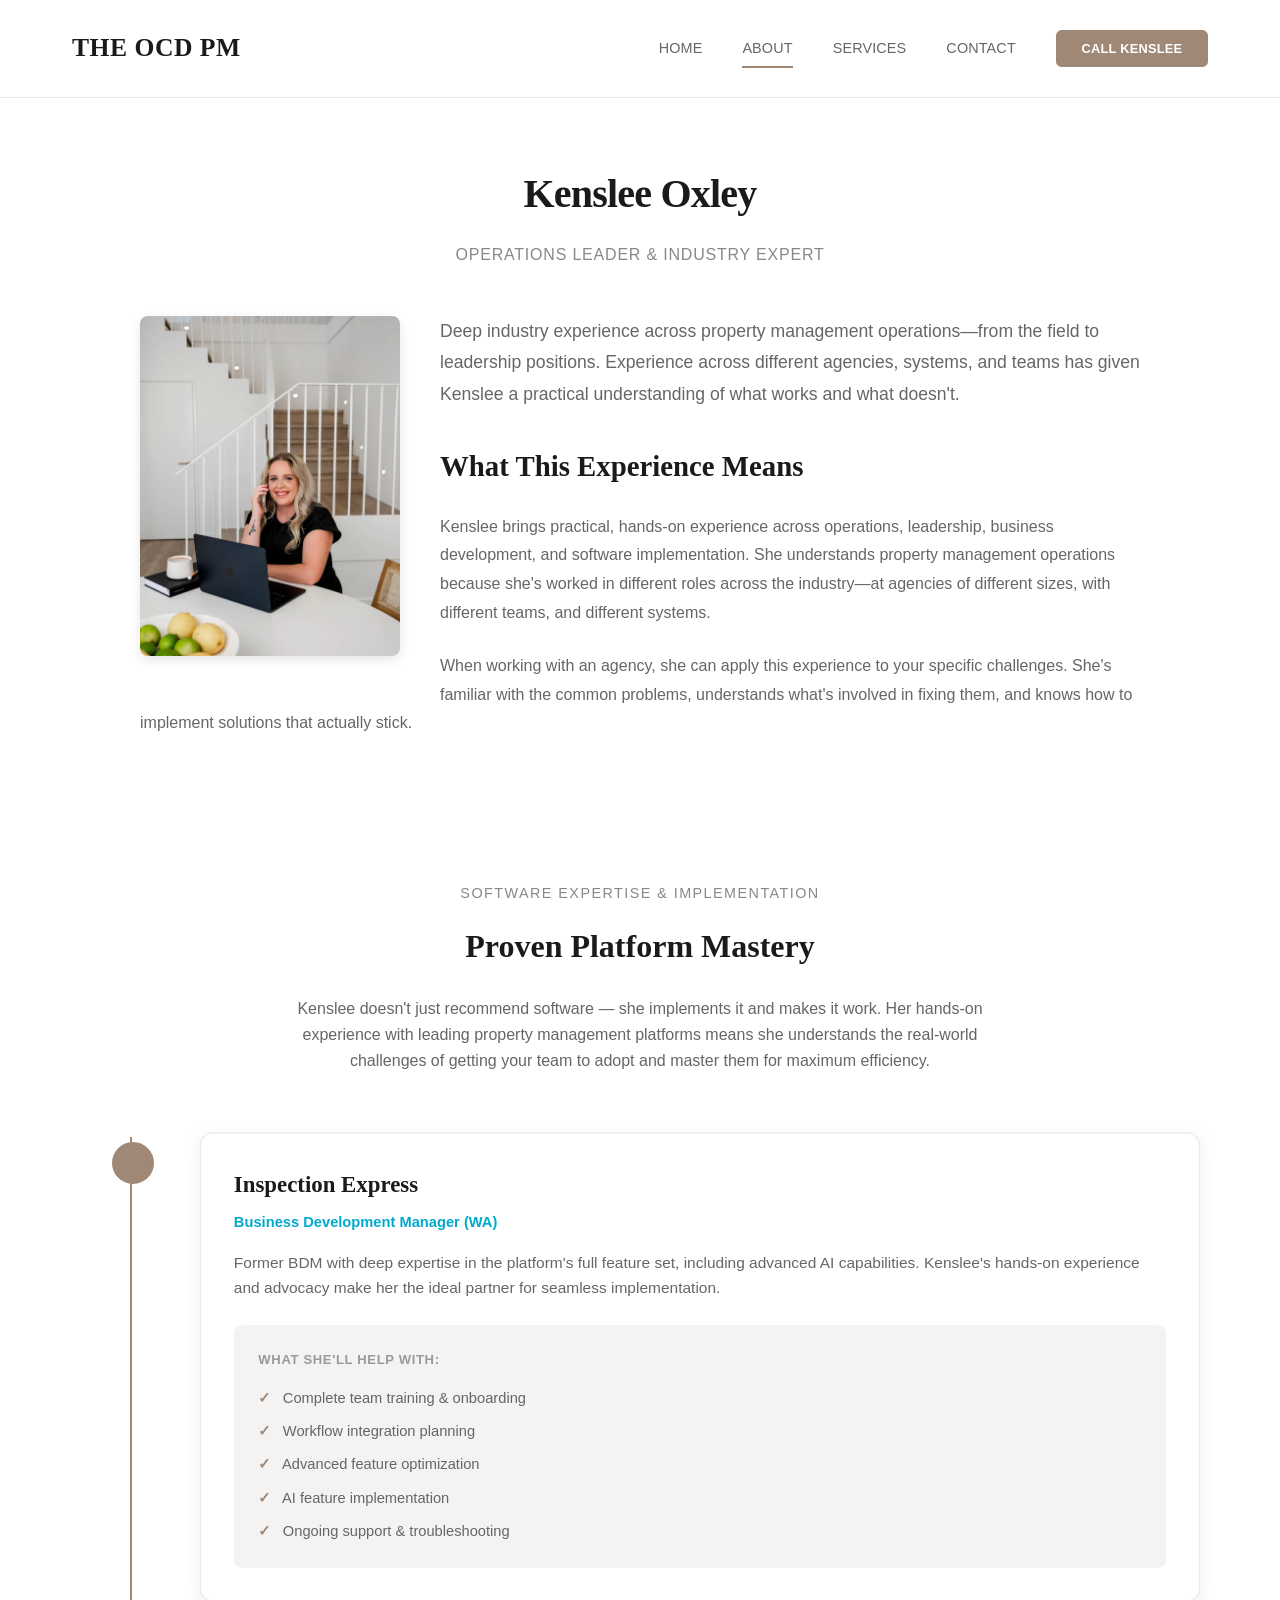
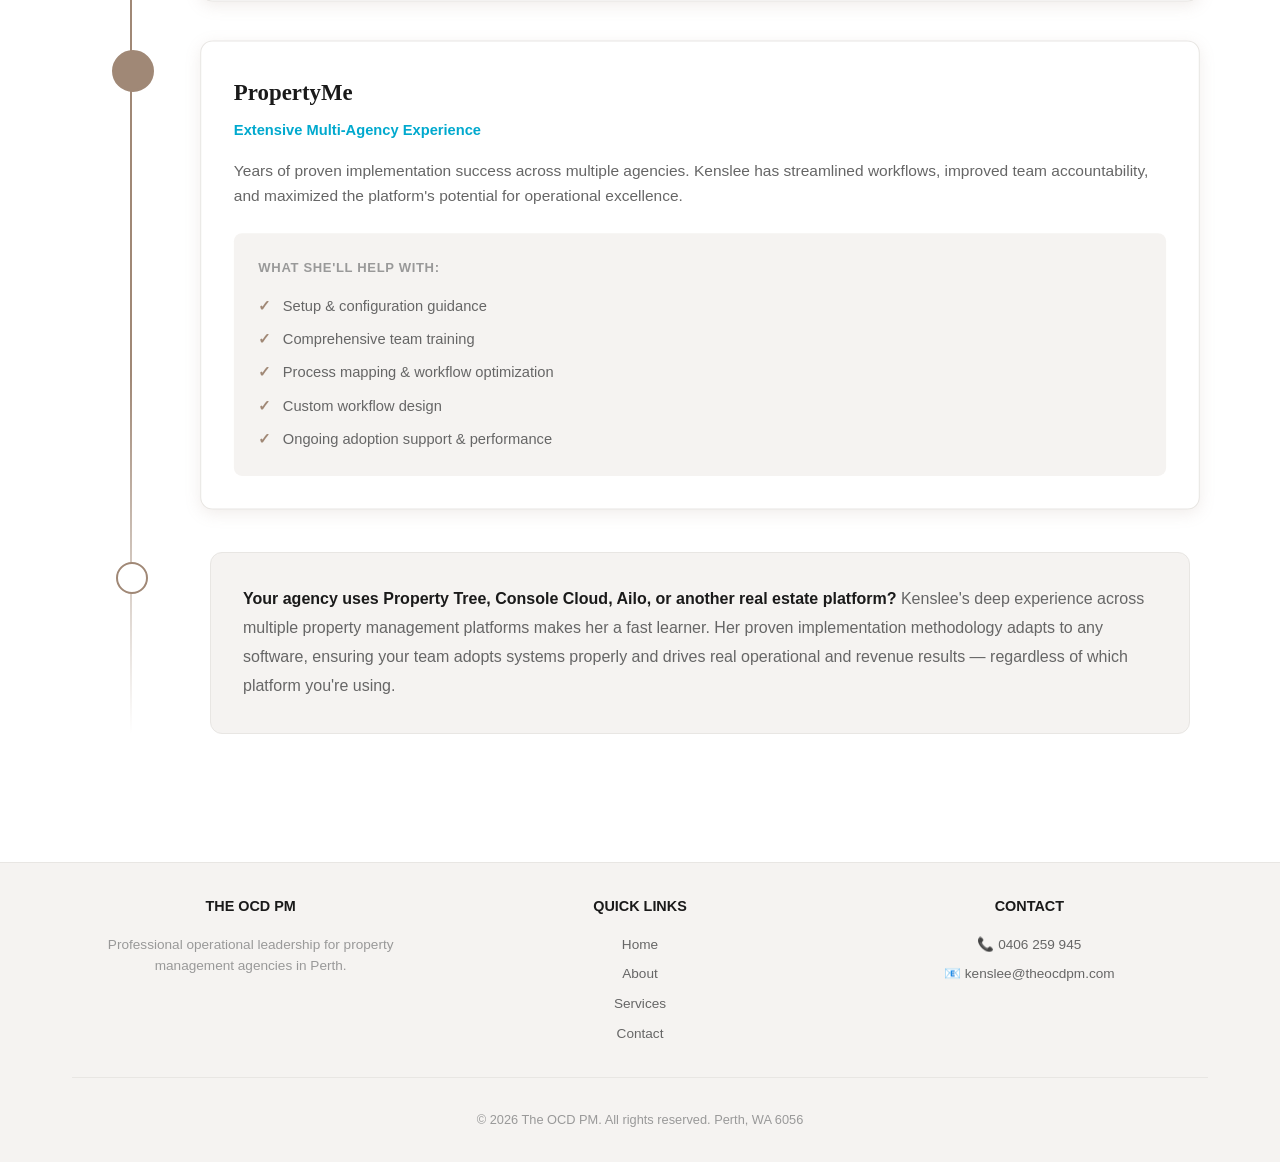
==== commit 02d1c7c8: "Remove ABOUT label and center subtitle - Removed section-label paragraph - Centered 'Operations Lead" ====
--- a/about.html
+++ b/about.html
@@ -39,9 +39,8 @@
   <!-- About Section -->
   <section class="about-section" id="about">
     <div class="about-container">
-      <p class="section-label">ABOUT</p>
       <h2 style="text-align: center;">Kenslee Oxley</h2>
-      <p class="subtitle">Operations Leader & Industry Expert</p>
+      <p class="subtitle" style="text-align: center;">Operations Leader & Industry Expert</p>
       <div style="max-width: 1000px; margin: 0 auto;">
         <img src="images/ocdpmheadshot.png" alt="Kenslee Oxley" style="width: 260px; height: 340px; object-fit: cover; border-radius: 0.5rem; float: left; margin: 0 2.5rem 2rem 0; box-shadow: 0 4px 12px rgba(0,0,0,0.1);">
 
